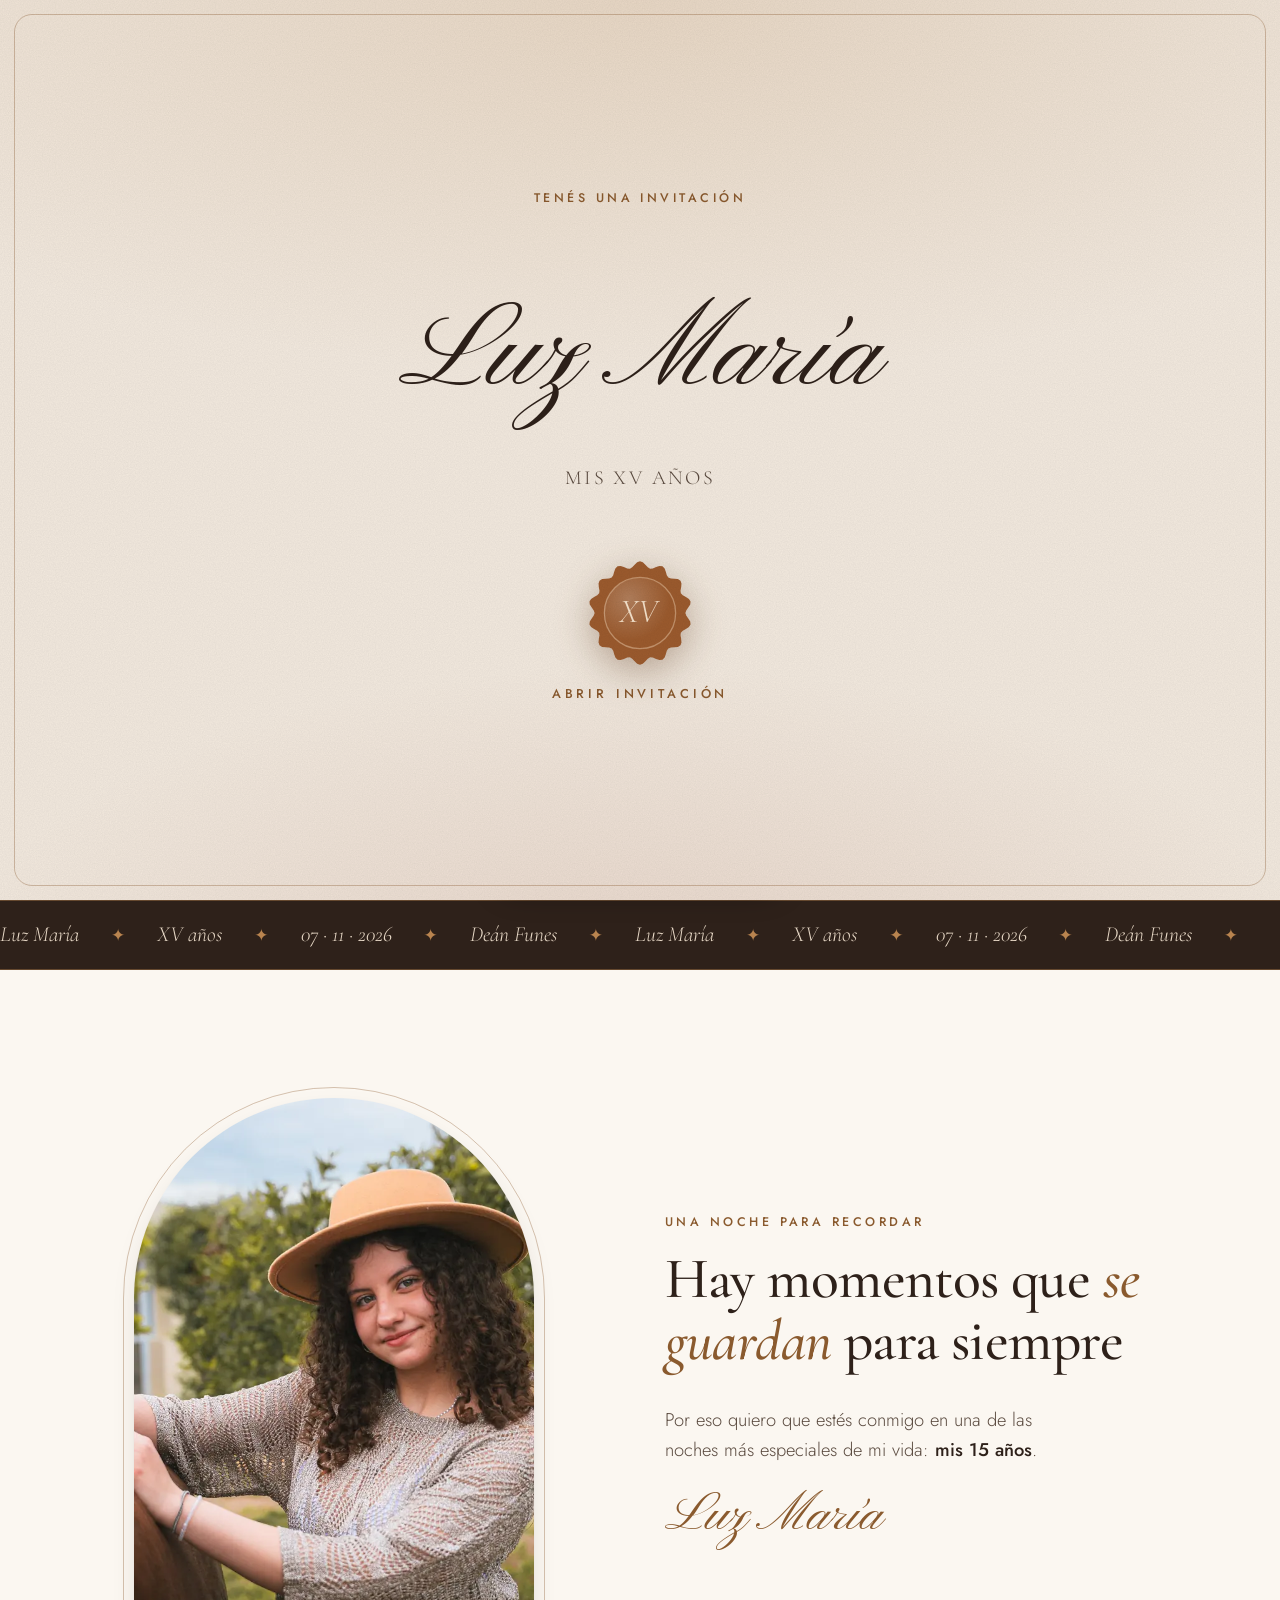
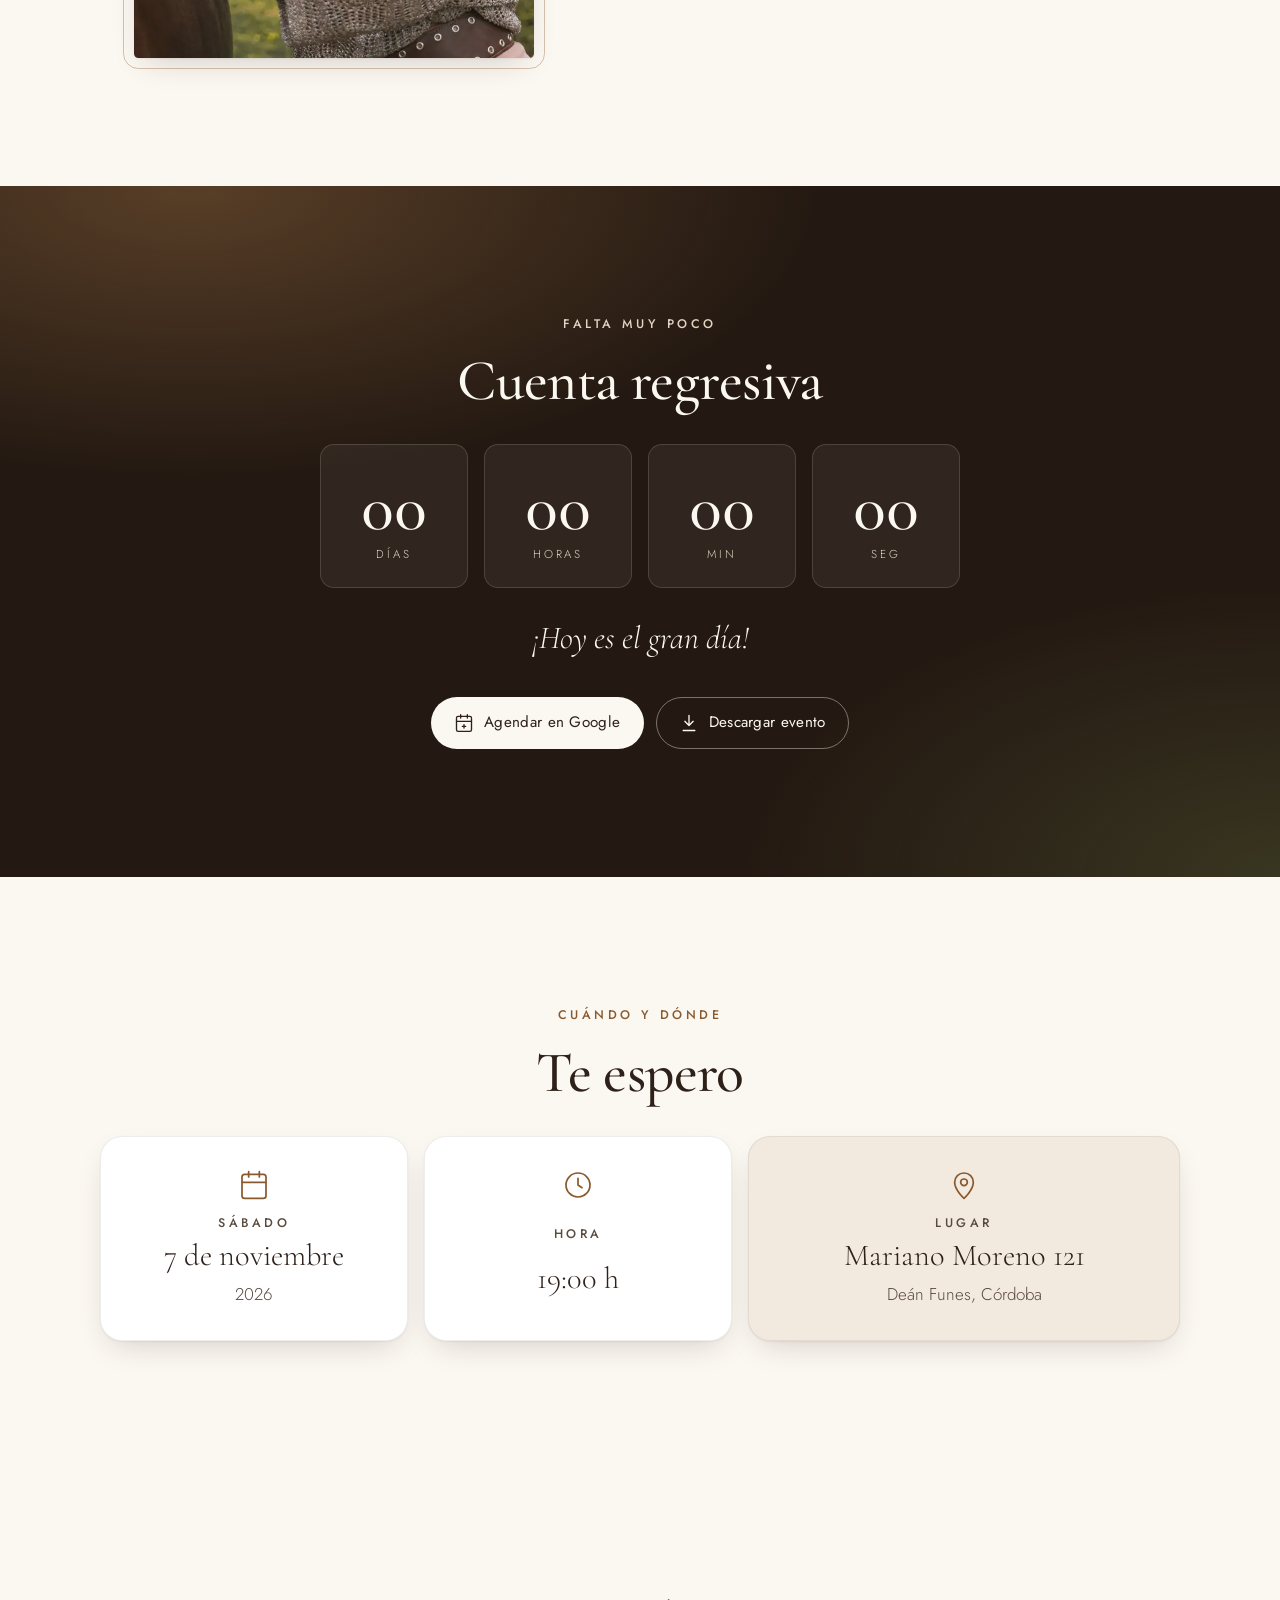
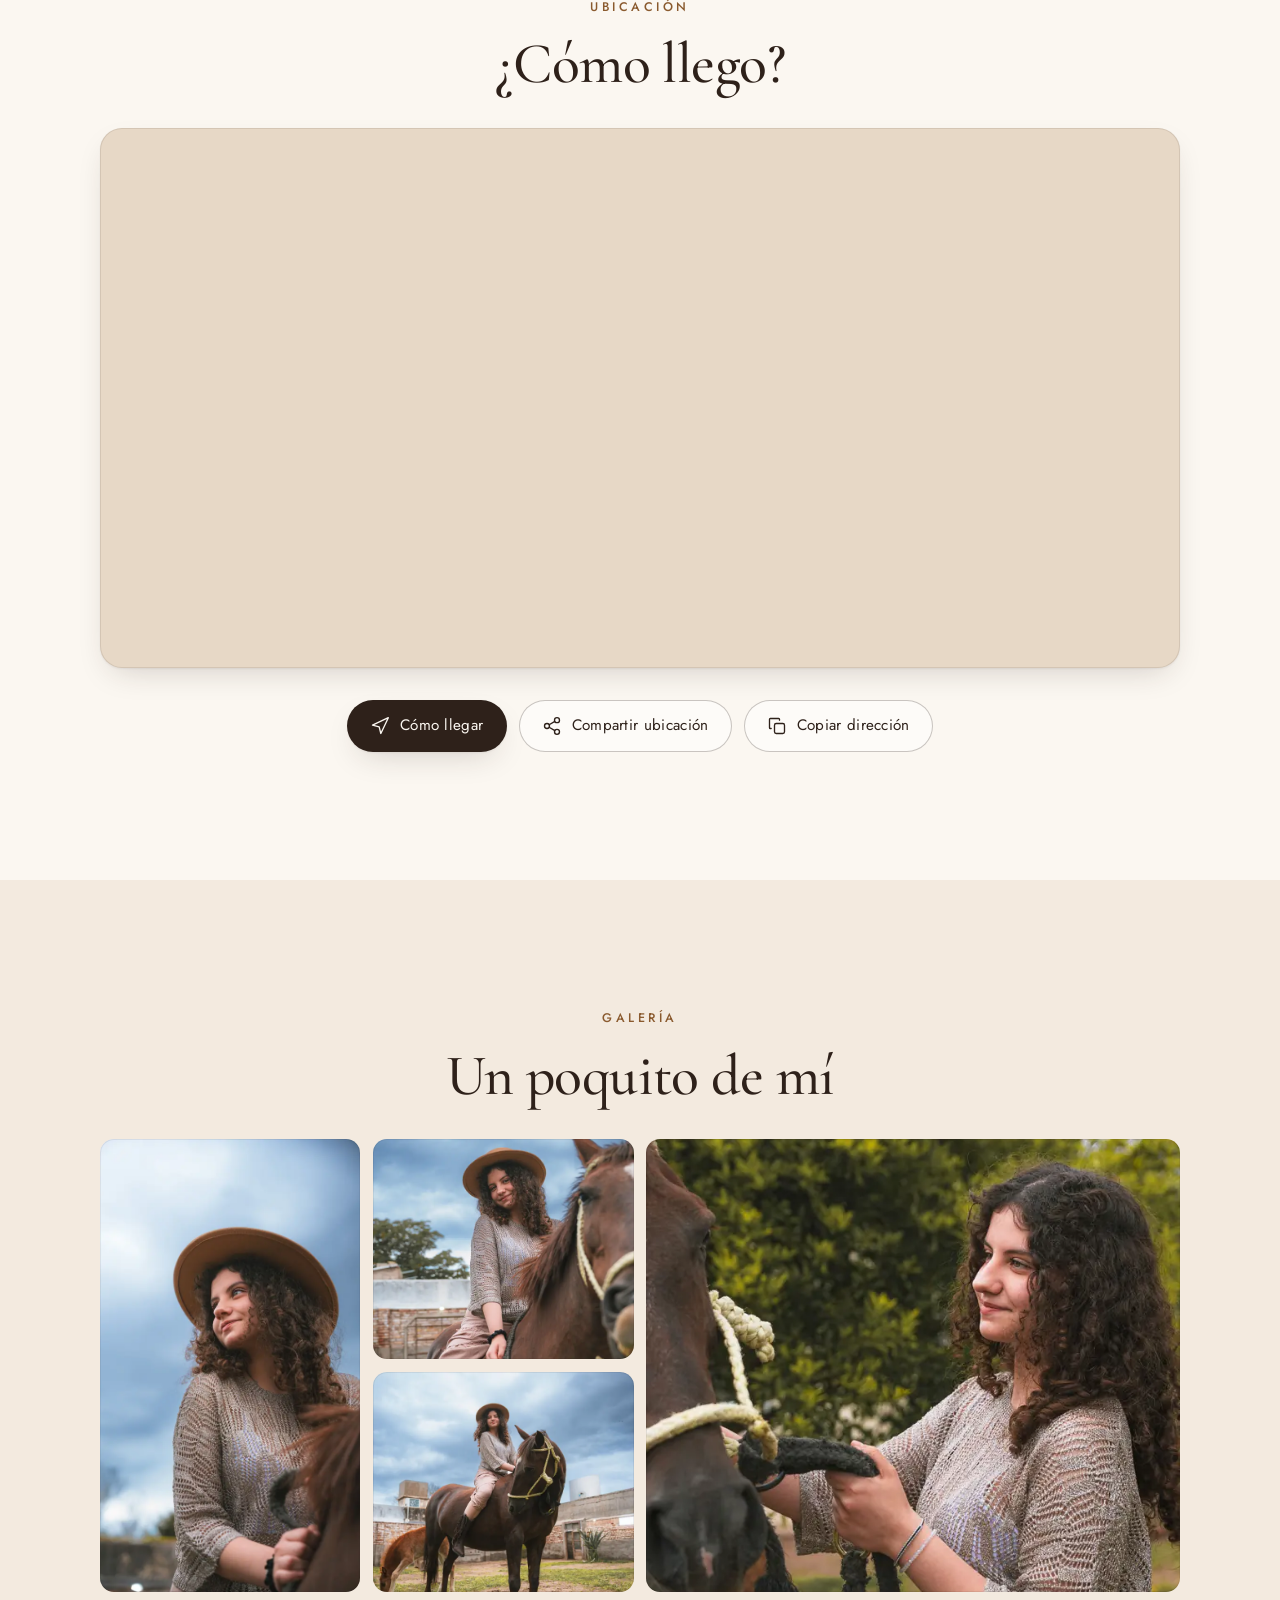
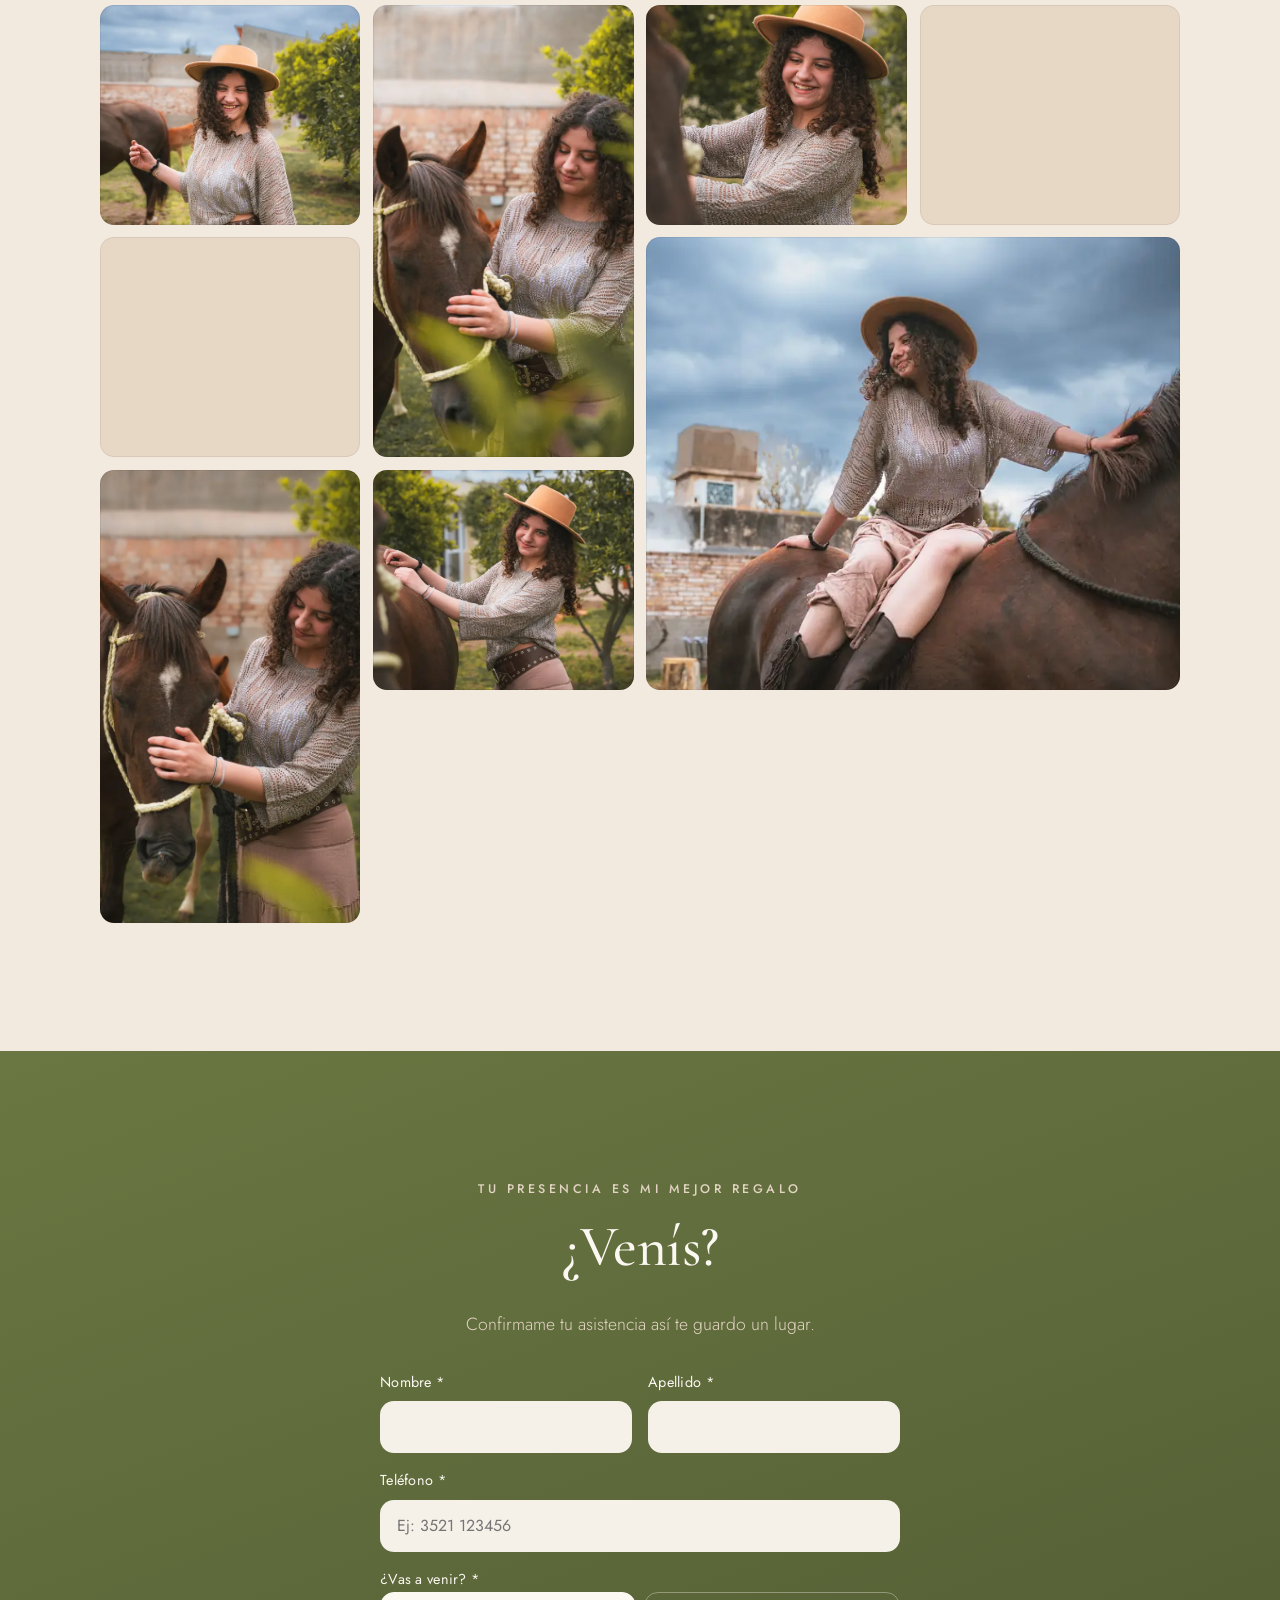
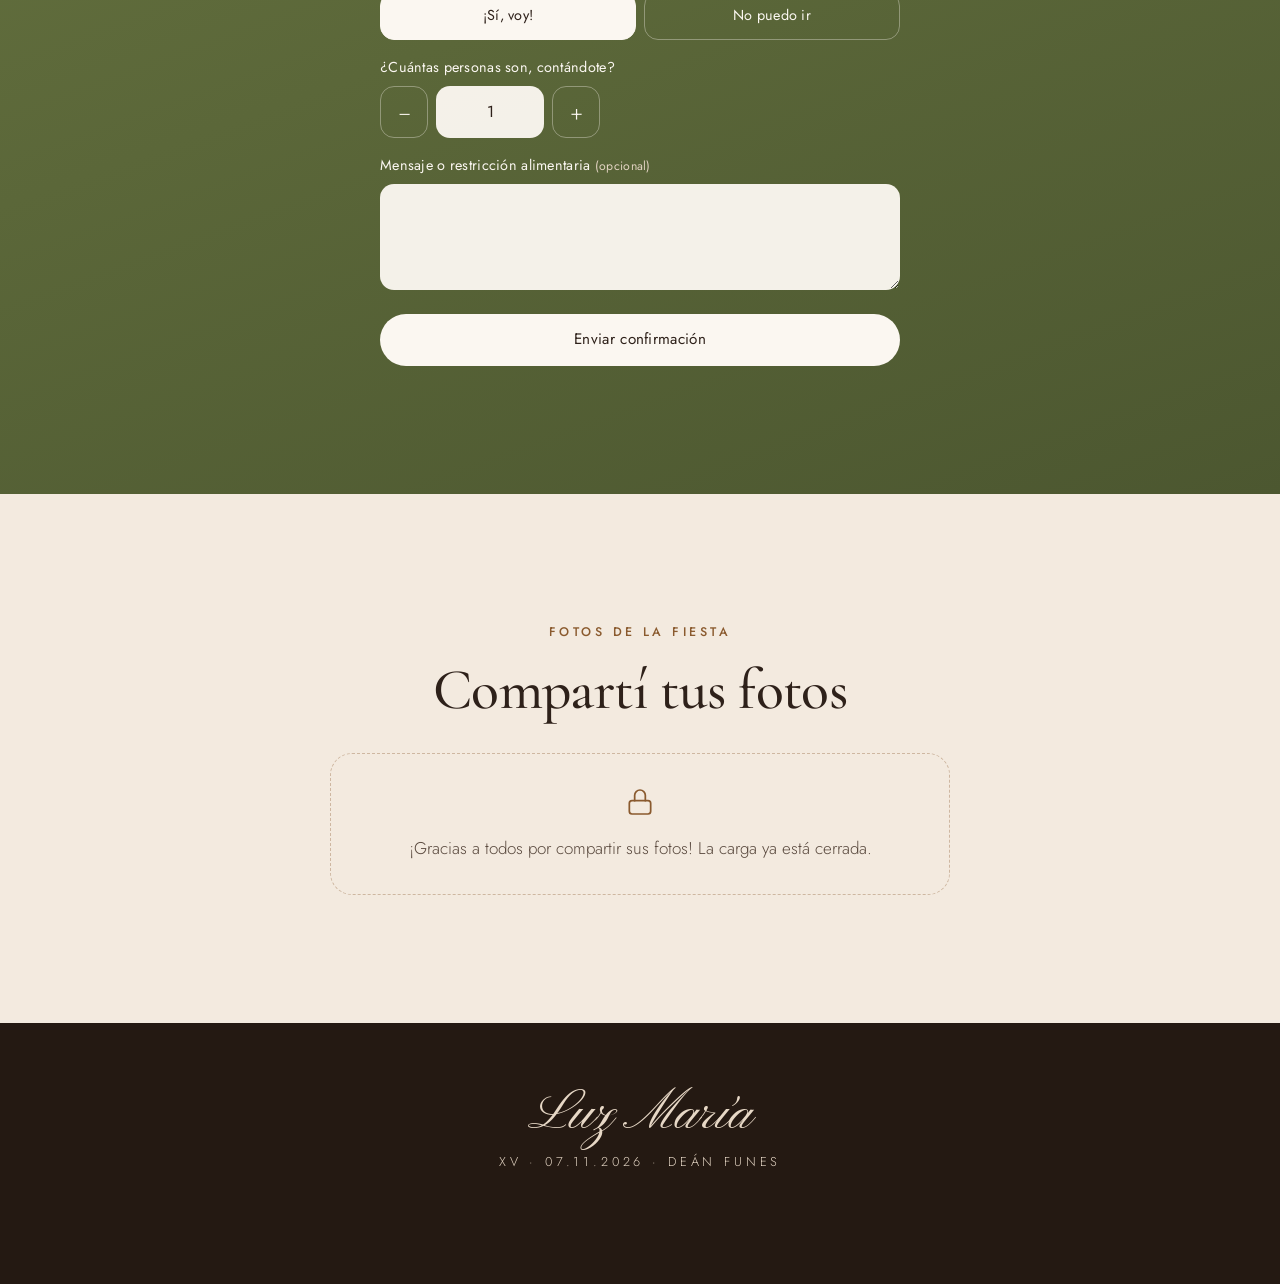
==== index.html @ e4b4ec22 "first commit" ====
<!doctype html>
<html lang="es-AR">
<head>
  <meta charset="utf-8">
  <meta name="viewport" content="width=device-width, initial-scale=1, viewport-fit=cover">
  <title>Mis XV · Luz María</title>
  <meta name="description" content="Te invito a celebrar mis 15 años. Sábado 7 de noviembre · Mariano Moreno 121, Deán Funes, Córdoba.">
  <meta name="theme-color" content="#2E211A">

  <!-- Vista previa al compartir por WhatsApp / redes -->
  <meta property="og:type" content="website">
  <meta property="og:title" content="Mis XV · Luz María">
  <meta property="og:description" content="Sábado 7 de noviembre · Deán Funes, Córdoba. ¡Te espero!">
  <meta property="og:image" content="img/og-cover.jpg">
  <meta property="og:image:width" content="1200">
  <meta property="og:image:height" content="630">
  <meta name="twitter:card" content="summary_large_image">

  <link rel="icon" href="data:image/svg+xml,%3Csvg xmlns='http://www.w3.org/2000/svg' viewBox='0 0 64 64'%3E%3Ccircle cx='32' cy='32' r='30' fill='%23B9844F'/%3E%3Ctext x='32' y='42' font-family='Georgia,serif' font-size='28' font-style='italic' text-anchor='middle' fill='%23FBF7F1'%3EXV%3C/text%3E%3C/svg%3E">

  <link rel="preconnect" href="https://fonts.googleapis.com">
  <link rel="preconnect" href="https://fonts.gstatic.com" crossorigin>
  <link href="https://fonts.googleapis.com/css2?family=Cormorant+Garamond:ital,wght@0,400;0,500;0,600;1,400;1,500&family=Jost:wght@300;400;500&family=Pinyon+Script&display=swap" rel="stylesheet">

  <link rel="preload" as="image" href="img/luz-1567.webp" imagesrcset="img/luz-1567-sm.webp 640w, img/luz-1567.webp 1400w" imagesizes="100vw">
  <link rel="stylesheet" href="css/styles.css">
  <script>document.documentElement.classList.add('js');</script>
</head>
<body>
  <a class="skip-link" href="#contenido">Saltar al contenido</a>

  <!-- ============ SOBRE / INTRO ============ -->
  <div class="envelope" id="envelope" role="dialog" aria-modal="true" aria-labelledby="envelope-title">
    <div class="envelope__inner">
      <p class="eyebrow">Tenés una invitación</p>
      <p class="envelope__guest" id="envelope-guest" hidden></p>
      <h1 class="envelope__title" id="envelope-title"><span class="script">Luz María</span></h1>
      <p class="envelope__sub">Mis XV años</p>
      <button class="seal" id="open-invite" type="button">
        <span class="seal__wax" aria-hidden="true">
          <svg viewBox="0 0 100 100"><path d="M50.0 2.0L52.6 3.0L55.0 5.3L57.2 7.7L59.3 9.1L61.9 8.8L64.9 7.5L68.0 6.5L70.8 6.8L72.8 8.8L73.9 11.9L74.8 15.0L76.2 17.2L78.6 18.0L81.8 18.2L85.1 18.6L87.5 20.1L88.4 22.7L88.1 26.1L87.5 29.3L87.8 31.8L89.6 33.6L92.5 35.1L95.3 37.0L96.8 39.3L96.5 42.1L94.7 45.0L92.8 47.6L92.0 50.0L92.8 52.4L94.7 55.0L96.5 57.9L96.8 60.7L95.3 63.0L92.5 64.9L89.6 66.4L87.8 68.2L87.5 70.7L88.1 73.9L88.4 77.3L87.5 79.9L85.1 81.4L81.8 81.8L78.6 82.0L76.2 82.8L74.8 85.0L73.9 88.1L72.8 91.2L70.8 93.2L68.0 93.5L64.9 92.5L61.9 91.2L59.3 90.9L57.2 92.3L55.0 94.7L52.6 97.0L50.0 98.0L47.4 97.0L45.0 94.7L42.8 92.3L40.7 90.9L38.1 91.2L35.1 92.5L32.0 93.5L29.2 93.2L27.2 91.2L26.1 88.1L25.2 85.0L23.8 82.8L21.4 82.0L18.2 81.8L14.9 81.4L12.5 79.9L11.6 77.3L11.9 73.9L12.5 70.7L12.2 68.2L10.4 66.4L7.5 64.9L4.7 63.0L3.2 60.7L3.5 57.9L5.3 55.0L7.2 52.4L8.0 50.0L7.2 47.6L5.3 45.0L3.5 42.1L3.2 39.3L4.7 37.0L7.5 35.1L10.4 33.6L12.2 31.8L12.5 29.3L11.9 26.1L11.6 22.7L12.5 20.1L14.9 18.6L18.2 18.2L21.4 18.0L23.8 17.2L25.2 15.0L26.1 11.9L27.2 8.8L29.2 6.8L32.0 6.5L35.1 7.5L38.1 8.8L40.7 9.1L42.8 7.7L45.0 5.3L47.4 3.0Z"/><circle cx="50" cy="50" r="33" fill="none" stroke="rgb(255 230 200 / .4)" stroke-width="1.2"/></svg>
          <span class="seal__mono">XV</span>
        </span>
        <span class="seal__label">Abrir invitación</span>
      </button>
    </div>
  </div>

  <!-- ============ HERO ============ -->
  <header class="hero" id="inicio">
    <picture class="hero__media">
      <source media="(min-width: 960px)" srcset="img/luz-1564.webp">
      <img src="img/luz-1567.webp" srcset="img/luz-1567-sm.webp 640w, img/luz-1567.webp 1400w" sizes="100vw"
           alt="Luz María con sombrero, mirando al cielo" width="1365" height="2048" fetchpriority="high">
    </picture>
    <div class="hero__content">
      <p class="eyebrow eyebrow--light">Mis quince años</p>
      <h2 class="hero__name"><span class="script">Luz María</span></h2>
      <p class="hero__date">
        <span>07</span><span class="dot" aria-hidden="true"></span><span>11</span><span class="dot" aria-hidden="true"></span><span>2026</span>
      </p>
      <p class="hero__place">Deán Funes · Córdoba</p>
    </div>
    <a class="scroll-cue" href="#mensaje" aria-label="Bajar a la invitación">
      <svg class="icon" viewBox="0 0 24 24" aria-hidden="true"><path d="m6 9 6 6 6-6"/></svg>
    </a>
  </header>

  <main id="contenido">
    <!-- ============ MARQUESINA ============ -->
    <div class="marquee" aria-hidden="true">
      <div class="marquee__track">
        <span>Luz María</span><i>✦</i><span>XV años</span><i>✦</i><span>07 · 11 · 2026</span><i>✦</i><span>Deán Funes</span><i>✦</i>
        <span>Luz María</span><i>✦</i><span>XV años</span><i>✦</i><span>07 · 11 · 2026</span><i>✦</i><span>Deán Funes</span><i>✦</i>
      </div>
    </div>

    <!-- ============ MENSAJE ============ -->
    <section class="section message" id="mensaje">
      <div class="container message__grid">
        <figure class="arch reveal">
          <img src="img/luz-1643-sm.webp" srcset="img/luz-1643-sm.webp 640w, img/luz-1643.webp 1400w" sizes="(min-width: 900px) 420px, 80vw"
               alt="Retrato de Luz María sonriendo junto a su caballo" width="1365" height="2048" loading="lazy">
        </figure>
        <div class="message__text reveal">
          <p class="eyebrow">Una noche para recordar</p>
          <h2 class="section-title">Hay momentos que <em>se guardan</em> para siempre</h2>
          <p class="lead" id="guest-line">Por eso quiero que estés conmigo en una de las noches más especiales de mi vida: <strong>mis 15 años</strong>.</p>
          <p class="signature script">Luz María</p>
        </div>
      </div>
    </section>

    <!-- ============ CUENTA REGRESIVA ============ -->
    <section class="section countdown" id="cuenta" aria-labelledby="cuenta-title">
      <div class="container">
        <p class="eyebrow eyebrow--light reveal">Falta muy poco</p>
        <h2 class="section-title section-title--light reveal" id="cuenta-title">Cuenta regresiva</h2>
        <div class="timer reveal" id="timer" role="timer" aria-live="off">
          <div class="timer__cell"><span class="timer__num" data-unit="days">--</span><span class="timer__label">días</span></div>
          <div class="timer__cell"><span class="timer__num" data-unit="hours">--</span><span class="timer__label">horas</span></div>
          <div class="timer__cell"><span class="timer__num" data-unit="minutes">--</span><span class="timer__label">min</span></div>
          <div class="timer__cell"><span class="timer__num" data-unit="seconds">--</span><span class="timer__label">seg</span></div>
        </div>
        <p class="timer__done" id="timer-done" hidden>¡Hoy es el gran día!</p>
        <div class="actions reveal">
          <a class="btn btn--light" id="gcal" href="#" target="_blank" rel="noopener">
            <svg class="icon" viewBox="0 0 24 24" aria-hidden="true"><rect x="3" y="4" width="18" height="18" rx="2"/><path d="M16 2v4M8 2v4M3 10h18M12 14v4M10 16h4"/></svg>
            Agendar en Google
          </a>
          <button class="btn btn--ghost-light" id="ics" type="button">
            <svg class="icon" viewBox="0 0 24 24" aria-hidden="true"><path d="M12 3v12M7 10l5 5 5-5M5 21h14"/></svg>
            Descargar evento
          </button>
        </div>
      </div>
    </section>

    <!-- ============ DETALLES ============ -->
    <section class="section details" aria-labelledby="detalles-title">
      <div class="container">
        <p class="eyebrow reveal">Cuándo y dónde</p>
        <h2 class="section-title reveal" id="detalles-title">Te espero</h2>
        <div class="bento">
          <article class="card card--date reveal">
            <svg class="icon icon--lg" viewBox="0 0 24 24" aria-hidden="true"><rect x="3" y="4" width="18" height="18" rx="2"/><path d="M16 2v4M8 2v4M3 10h18"/></svg>
            <h3 class="card__title">Sábado</h3>
            <p class="card__big">7 de noviembre</p>
            <p class="card__muted">2026</p>
          </article>
          <article class="card card--time reveal">
            <svg class="icon icon--lg" viewBox="0 0 24 24" aria-hidden="true"><circle cx="12" cy="12" r="9"/><path d="M12 7v5l3 2"/></svg>
            <h3 class="card__title">Hora</h3>
            <p class="card__big" id="event-time">21:00 h</p>
          </article>
          <article class="card card--place reveal">
            <svg class="icon icon--lg" viewBox="0 0 24 24" aria-hidden="true"><path d="M12 22s7-6.2 7-12a7 7 0 1 0-14 0c0 5.8 7 12 7 12z"/><circle cx="12" cy="10" r="2.5"/></svg>
            <h3 class="card__title">Lugar</h3>
            <p class="card__big">Mariano Moreno 121</p>
            <p class="card__muted">Deán Funes, Córdoba</p>
          </article>
        </div>
      </div>
    </section>

    <!-- ============ UBICACIÓN ============ -->
    <section class="section location" id="lugar" aria-labelledby="lugar-title">
      <div class="container">
        <p class="eyebrow reveal">Ubicación</p>
        <h2 class="section-title reveal" id="lugar-title">¿Cómo llego?</h2>
        <div class="map reveal">
          <iframe title="Mapa: Mariano Moreno 121, Deán Funes, Córdoba"
                  src="https://www.google.com/maps?q=Mariano+Moreno+121,+De%C3%A1n+Funes,+C%C3%B3rdoba,+Argentina&z=16&output=embed"
                  loading="lazy" referrerpolicy="no-referrer-when-downgrade" allowfullscreen></iframe>
        </div>
        <div class="actions actions--wrap reveal">
          <a class="btn btn--primary" href="https://maps.app.goo.gl/J4i8ASJ68L4ftbmx7" target="_blank" rel="noopener">
            <svg class="icon" viewBox="0 0 24 24" aria-hidden="true"><path d="m3 11 19-9-9 19-2-8-8-2z"/></svg>
            Cómo llegar
          </a>
          <button class="btn btn--outline" id="share-location" type="button">
            <svg class="icon" viewBox="0 0 24 24" aria-hidden="true"><circle cx="18" cy="5" r="3"/><circle cx="6" cy="12" r="3"/><circle cx="18" cy="19" r="3"/><path d="m8.6 13.5 6.8 4M15.4 6.5l-6.8 4"/></svg>
            Compartir ubicación
          </button>
          <button class="btn btn--outline" id="copy-address" type="button">
            <svg class="icon" viewBox="0 0 24 24" aria-hidden="true"><rect x="9" y="9" width="12" height="12" rx="2"/><path d="M5 15H4a1 1 0 0 1-1-1V4a1 1 0 0 1 1-1h10a1 1 0 0 1 1 1v1"/></svg>
            Copiar dirección
          </button>
        </div>
      </div>
    </section>

    <!-- ============ GALERÍA ============ -->
    <section class="section gallery" id="fotos" aria-labelledby="fotos-title">
      <div class="container">
        <p class="eyebrow reveal">Galería</p>
        <h2 class="section-title reveal" id="fotos-title">Un poquito de mí</h2>
        <ul class="gallery__grid" id="gallery"></ul>
      </div>
    </section>

    <!-- ============ CONFIRMAR ============ -->
    <section class="section rsvp" id="confirmar" aria-labelledby="rsvp-title">
      <div class="container rsvp__inner reveal">
        <p class="eyebrow eyebrow--light">Tu presencia es mi mejor regalo</p>
        <h2 class="section-title section-title--light" id="rsvp-title">¿Venís?</h2>
        <p class="rsvp__text">Confirmame tu asistencia así te guardo un lugar.</p>

        <form class="form" id="rsvp-form" novalidate>
          <div class="form__row">
            <div class="field">
              <label for="f-nombre">Nombre <span aria-hidden="true">*</span></label>
              <input id="f-nombre" name="nombre" type="text" autocomplete="given-name" required maxlength="60" aria-describedby="e-nombre">
              <p class="field__error" id="e-nombre"></p>
            </div>
            <div class="field">
              <label for="f-apellido">Apellido <span aria-hidden="true">*</span></label>
              <input id="f-apellido" name="apellido" type="text" autocomplete="family-name" required maxlength="60" aria-describedby="e-apellido">
              <p class="field__error" id="e-apellido"></p>
            </div>
          </div>
          <div class="field">
            <label for="f-tel">Teléfono <span aria-hidden="true">*</span></label>
            <input id="f-tel" name="telefono" type="tel" inputmode="tel" autocomplete="tel" required maxlength="25" placeholder="Ej: 3521 123456" aria-describedby="e-tel">
            <p class="field__error" id="e-tel"></p>
          </div>
          <fieldset class="field">
            <legend>¿Vas a venir? <span aria-hidden="true">*</span></legend>
            <div class="choice">
              <label class="choice__opt"><input type="radio" name="asiste" value="Sí" checked><span>¡Sí, voy!</span></label>
              <label class="choice__opt"><input type="radio" name="asiste" value="No"><span>No puedo ir</span></label>
            </div>
          </fieldset>
          <div class="field" id="field-personas">
            <label for="f-personas">¿Cuántas personas son, contándote?</label>
            <div class="stepper">
              <button type="button" class="stepper__btn" data-step="-1" aria-label="Una persona menos">−</button>
              <input id="f-personas" name="personas" type="number" inputmode="numeric" min="1" max="10" value="1">
              <button type="button" class="stepper__btn" data-step="1" aria-label="Una persona más">+</button>
            </div>
          </div>
          <div class="field">
            <label for="f-msg">Mensaje o restricción alimentaria <span class="field__opt">(opcional)</span></label>
            <textarea id="f-msg" name="mensaje" rows="3" maxlength="300"></textarea>
          </div>
          <p class="form__status" id="rsvp-status" role="alert"></p>
          <button class="btn btn--light btn--block" type="submit" id="rsvp-submit">
            <span class="spinner" aria-hidden="true"></span>
            <span class="btn__text">Enviar confirmación</span>
          </button>
        </form>

        <div class="form-done" id="rsvp-done" hidden tabindex="-1">
          <svg class="icon icon--lg" viewBox="0 0 24 24" aria-hidden="true"><circle cx="12" cy="12" r="9"/><path d="m8 12 3 3 5-6"/></svg>
          <p class="form-done__title" id="rsvp-done-title">¡Gracias!</p>
          <p class="rsvp__text" id="rsvp-done-text">Ya recibí tu confirmación.</p>
          <button class="link-btn" type="button" id="rsvp-again">Enviar otra confirmación</button>
        </div>
      </div>
    </section>

    <!-- ============ REGALO ============ -->
    <section class="section gift" id="regalo" aria-labelledby="regalo-title">
      <div class="container gift__inner reveal">
        <svg class="icon icon--lg gift__icon" viewBox="0 0 24 24" aria-hidden="true"><rect x="3" y="8" width="18" height="4" rx="1"/><path d="M12 8v13M19 12v7a2 2 0 0 1-2 2H7a2 2 0 0 1-2-2v-7M7.5 8a2.5 2.5 0 0 1 0-5C10 3 12 8 12 8s2-5 4.5-5a2.5 2.5 0 0 1 0 5"/></svg>
        <h2 class="gift__title" id="regalo-title">Regalo</h2>
        <p class="gift__text">Lo más lindo es que estés conmigo. Si además querés hacerme un regalo, podés hacerlo por transferencia.</p>
        <details class="gift__details">
          <summary>Ver datos para transferir</summary>
          <dl class="gift__card" id="gift-card"></dl>
        </details>
      </div>
    </section>

    <!-- ============ FOTOS DE LA FIESTA ============ -->
    <section class="section party" id="subir" aria-labelledby="subir-title">
      <div class="container party__inner reveal">
        <p class="eyebrow">Fotos de la fiesta</p>
        <h2 class="section-title" id="subir-title">Compartí tus fotos</h2>

        <div class="party__locked" id="party-locked">
          <svg class="icon icon--lg" viewBox="0 0 24 24" aria-hidden="true"><rect x="4" y="11" width="16" height="10" rx="2"/><path d="M8 11V7a4 4 0 0 1 8 0v4"/></svg>
          <p>Este espacio se habilita <strong id="party-open-date">el día de la fiesta</strong>. Ese día vas a poder subir acá las fotos que saques, para que yo tenga todos los recuerdos de mi noche.</p>
        </div>

        <div class="party__open" id="party-open" hidden>
          <p class="party__text">Subí las fotos que sacaste. Se guardan directamente en mi álbum.</p>
          <div class="field party__name">
            <label for="f-autor">Tu nombre <span class="field__opt">(opcional)</span></label>
            <input id="f-autor" type="text" autocomplete="name" maxlength="60">
          </div>
          <label class="dropzone">
            <input class="visually-hidden" id="f-fotos" type="file" accept="image/*" multiple>
            <svg class="icon icon--lg" viewBox="0 0 24 24" aria-hidden="true"><path d="M4 7h3l2-3h6l2 3h3a1 1 0 0 1 1 1v11a1 1 0 0 1-1 1H4a1 1 0 0 1-1-1V8a1 1 0 0 1 1-1z"/><circle cx="12" cy="13" r="4"/></svg>
            <span class="dropzone__title">Elegir fotos</span>
            <span class="dropzone__hint">Podés elegir varias a la vez</span>
          </label>
          <ul class="uploads" id="uploads" aria-live="polite"></ul>

          <div class="party__qr">
            <div class="qr" id="qr" role="img" aria-label="Código QR para abrir esta sección"></div>
            <p>¿Alguien más quiere subir fotos? <br>Que escanee este código.</p>
          </div>
        </div>
      </div>
    </section>
  </main>

  <footer class="footer">
    <p class="script footer__name">Luz María</p>
    <p class="footer__meta">XV · 07.11.2026 · Deán Funes</p>
  </footer>

  <!-- Navegación flotante -->
  <nav class="dock" aria-label="Secciones">
    <a href="#inicio" class="dock__item">
      <svg class="icon" viewBox="0 0 24 24" aria-hidden="true"><path d="M12 21s-7-4.4-9.3-9A5.4 5.4 0 0 1 12 6a5.4 5.4 0 0 1 9.3 6C19 16.6 12 21 12 21z"/></svg><span>Inicio</span>
    </a>
    <a href="#cuenta" class="dock__item">
      <svg class="icon" viewBox="0 0 24 24" aria-hidden="true"><circle cx="12" cy="13" r="8"/><path d="M12 9v4l2 2M10 2h4"/></svg><span>Cuenta</span>
    </a>
    <a href="#lugar" class="dock__item">
      <svg class="icon" viewBox="0 0 24 24" aria-hidden="true"><path d="M12 22s7-6.2 7-12a7 7 0 1 0-14 0c0 5.8 7 12 7 12z"/><circle cx="12" cy="10" r="2.5"/></svg><span>Lugar</span>
    </a>
    <a href="#fotos" class="dock__item">
      <svg class="icon" viewBox="0 0 24 24" aria-hidden="true"><rect x="3" y="3" width="18" height="18" rx="2"/><circle cx="9" cy="9" r="2"/><path d="m21 15-5-5L5 21"/></svg><span>Fotos</span>
    </a>
    <a href="#confirmar" class="dock__item">
      <svg class="icon" viewBox="0 0 24 24" aria-hidden="true"><path d="M20 6 9 17l-5-5"/></svg><span>Venís?</span>
    </a>
  </nav>

  <!-- Visor de fotos -->
  <dialog class="lightbox" id="lightbox" aria-label="Visor de fotos">
    <img class="lightbox__img" id="lightbox-img" alt="">
    <p class="lightbox__count" id="lightbox-count" aria-live="polite"></p>
    <button class="lightbox__btn lightbox__close" id="lb-close" type="button" aria-label="Cerrar">
      <svg class="icon" viewBox="0 0 24 24" aria-hidden="true"><path d="M18 6 6 18M6 6l12 12"/></svg>
    </button>
    <button class="lightbox__btn lightbox__prev" id="lb-prev" type="button" aria-label="Foto anterior">
      <svg class="icon" viewBox="0 0 24 24" aria-hidden="true"><path d="m15 18-6-6 6-6"/></svg>
    </button>
    <button class="lightbox__btn lightbox__next" id="lb-next" type="button" aria-label="Foto siguiente">
      <svg class="icon" viewBox="0 0 24 24" aria-hidden="true"><path d="m9 18 6-6-6-6"/></svg>
    </button>
  </dialog>

  <div class="toast" id="toast" role="status" aria-live="polite"></div>
  <canvas class="confetti" id="confetti" aria-hidden="true"></canvas>

  <script src="js/main.js" defer></script>
</body>
</html>
---- css/styles.css ----
/* =========================================================
   Mis XV · Luz María — estilo "campo elegante"
   Paleta tomada de las fotos: sombrero camel, pollera rosa
   empolvado, verde oliva del parque y marrón del caballo.
   ========================================================= */

:root {
  /* Colores */
  --paper: #FBF7F1;
  --cream: #F3EADF;
  --sand: #E7D8C6;
  --ink: #2E211A;          /* marrón profundo: texto principal */
  --ink-soft: #5A4A3F;     /* texto secundario (7:1 sobre paper) */
  --camel: #B9844F;        /* decorativo / textos grandes */
  --camel-deep: #8A5A2E;   /* acento para texto chico (5.6:1) */
  --rose: #C89B8C;
  --olive: #5E6B3A;
  --night: #241912;
  --on-dark: #FBF7F1;
  --on-dark-soft: #E2D3C2;

  /* Tipografía */
  --font-script: "Pinyon Script", "Great Vibes", cursive;
  --font-serif: "Cormorant Garamond", Georgia, serif;
  --font-sans: "Jost", system-ui, -apple-system, "Segoe UI", sans-serif;

  /* Espaciado (escala 8) */
  --s-1: .5rem; --s-2: 1rem; --s-3: 1.5rem; --s-4: 2rem; --s-6: 3rem; --s-8: 4rem; --s-12: 6rem;

  --radius: 22px;
  --radius-sm: 14px;
  --shadow: 0 1px 2px rgb(46 33 26 / .06), 0 12px 32px -12px rgb(46 33 26 / .22);
  --ease-out: cubic-bezier(.16, 1, .3, 1);
  --dur: 650ms;

  --z-dock: 40; --z-toast: 60; --z-confetti: 90; --z-envelope: 100;
}

/* ---------- Base ---------- */
*, *::before, *::after { box-sizing: border-box; }
html { scroll-behavior: smooth; -webkit-text-size-adjust: 100%; }
body {
  margin: 0;
  background: var(--paper);
  color: var(--ink);
  font-family: var(--font-sans);
  font-weight: 300;
  font-size: 1.0625rem;
  line-height: 1.65;
  -webkit-font-smoothing: antialiased;
  overflow-x: hidden;
}
/* Textura de grano sutil (tendencia "film") */
body::after {
  content: "";
  position: fixed; inset: 0;
  pointer-events: none;
  z-index: 200;
  opacity: .07;
  background-image: url("data:image/svg+xml,%3Csvg xmlns='http://www.w3.org/2000/svg' width='160' height='160'%3E%3Cfilter id='n'%3E%3CfeTurbulence type='fractalNoise' baseFrequency='.85' numOctaves='3' stitchTiles='stitch'/%3E%3CfeColorMatrix values='0 0 0 0 0 0 0 0 0 0 0 0 0 0 0 0 0 0 .9 0'/%3E%3C/filter%3E%3Crect width='100%25' height='100%25' filter='url(%23n)'/%3E%3C/svg%3E");
}
img { display: block; max-width: 100%; height: auto; }
a { color: inherit; }
h1, h2, h3 { margin: 0; font-weight: 500; text-wrap: balance; }
p { margin: 0; }
button { font: inherit; color: inherit; }
:focus-visible { outline: 3px solid var(--camel-deep); outline-offset: 3px; border-radius: 6px; }
body.locked { overflow: hidden; }
[hidden] { display: none !important; }

.skip-link {
  position: absolute; left: var(--s-2); top: -100px; z-index: 300;
  background: var(--ink); color: var(--paper); padding: .75rem 1rem; border-radius: 10px;
}
.skip-link:focus { top: var(--s-2); }

.container { width: min(100% - 2rem, 1080px); margin-inline: auto; }
.section { padding-block: var(--s-12); }
.script { font-family: var(--font-script); font-weight: 400; line-height: 1; }

.eyebrow {
  font-family: var(--font-sans);
  font-size: .78rem;
  font-weight: 500;
  letter-spacing: .28em;
  text-transform: uppercase;
  color: var(--camel-deep);
  margin-bottom: var(--s-2);
}
.eyebrow--light { color: var(--on-dark-soft); }

.section-title {
  font-family: var(--font-serif);
  font-size: clamp(2.2rem, 7vw, 3.6rem);
  line-height: 1.08;
  letter-spacing: -.01em;
  margin-bottom: var(--s-4);
}
.section-title em { font-style: italic; color: var(--camel-deep); }
.section-title--light { color: var(--on-dark); }

.icon { width: 1.25rem; height: 1.25rem; flex: none; fill: none; stroke: currentColor; stroke-width: 1.6; stroke-linecap: round; stroke-linejoin: round; }
.icon--lg { width: 2rem; height: 2rem; stroke-width: 1.3; }

/* ---------- Botones ---------- */
.actions { display: flex; flex-wrap: wrap; gap: .75rem; justify-content: center; margin-top: var(--s-4); }
.actions .btn { white-space: nowrap; }
.actions--wrap { flex-wrap: wrap; }
.btn {
  display: inline-flex; align-items: center; justify-content: center; gap: .6rem;
  min-height: 48px; padding: .8rem 1.4rem;
  border-radius: 999px; border: 1px solid transparent;
  font-family: var(--font-sans); font-size: .95rem; font-weight: 400; letter-spacing: .02em;
  text-decoration: none; cursor: pointer;
  touch-action: manipulation;
  transition: transform 200ms var(--ease-out), background-color 200ms, color 200ms, border-color 200ms, box-shadow 200ms;
}
.btn:active { transform: scale(.97); }
.btn--primary { background: var(--ink); color: var(--paper); box-shadow: var(--shadow); }
.btn--primary:hover { background: var(--camel-deep); }
.btn--outline { border-color: rgb(46 33 26 / .25); background: rgb(255 255 255 / .5); }
.btn--outline:hover { border-color: var(--ink); background: #fff; }
.btn--light { background: var(--paper); color: var(--ink); }
.btn--light:hover { background: var(--sand); }
.btn--ghost-light { border-color: rgb(251 247 241 / .4); color: var(--on-dark); background: transparent; }
.btn--ghost-light:hover { background: rgb(251 247 241 / .1); border-color: var(--on-dark); }
.btn--light:focus-visible, .btn--ghost-light:focus-visible { outline-color: var(--on-dark); }

/* ---------- Sobre / intro ---------- */
.envelope { display: none; }
.js .envelope {
  position: fixed; inset: 0; z-index: var(--z-envelope);
  display: grid; place-items: center;
  padding: var(--s-4) var(--s-2);
  text-align: center;
  background:
    radial-gradient(120% 70% at 50% 0%, rgb(185 132 79 / .18), transparent 60%),
    radial-gradient(90% 60% at 50% 110%, rgb(200 155 140 / .25), transparent 60%),
    var(--cream);
  transition: transform 1100ms var(--ease-out), opacity 600ms 400ms;
}
.envelope::before {
  /* marco fino tipo tarjeta impresa */
  content: ""; position: absolute; inset: 14px;
  border: 1px solid rgb(138 90 46 / .35); border-radius: 18px; pointer-events: none;
}
.envelope.is-open { transform: translateY(-105%); opacity: 0; pointer-events: none; }
.envelope.is-gone { display: none; }
.envelope__inner { display: grid; justify-items: center; gap: var(--s-1); }
.envelope__guest { font-family: var(--font-serif); font-style: italic; font-size: 1.35rem; color: var(--ink-soft); }
.envelope__title { font-size: clamp(4rem, 18vw, 7.5rem); color: var(--ink); margin-block: .1em; }
.envelope__sub { font-family: var(--font-serif); font-size: 1.25rem; letter-spacing: .12em; text-transform: uppercase; color: var(--ink-soft); margin-bottom: var(--s-6); }

.seal {
  display: grid; justify-items: center; gap: var(--s-2);
  background: none; border: 0; cursor: pointer; padding: var(--s-1);
  touch-action: manipulation;
}
.seal__wax {
  position: relative; width: 108px; height: 108px; display: grid; place-items: center;
  filter: drop-shadow(0 10px 18px rgb(90 50 20 / .35));
  transition: transform 300ms var(--ease-out);
  animation: breathe 2.8s ease-in-out infinite;
}
.seal__wax svg { position: absolute; inset: 0; width: 100%; height: 100%; fill: #9C5B2E; }
.seal__wax::after {
  /* brillo de la cera, mismo centro que el anillo del SVG */
  content: ""; position: absolute; inset: 17%; border-radius: 50%;
  background: radial-gradient(circle at 35% 30%, rgb(255 255 255 / .22), transparent 60%);
}
.seal__mono {
  position: relative; z-index: 1;
  font-family: var(--font-serif); font-style: italic; font-size: 2.1rem; line-height: 1;
  color: #F6E3CC;
  translate: -.04em -.04em; /* compensa la inclinación de la itálica */
}
.seal:hover .seal__wax { transform: scale(1.05) rotate(-4deg); }
.seal:active .seal__wax { transform: scale(.95); }
.seal__label { font-size: .8rem; letter-spacing: .3em; text-transform: uppercase; font-weight: 500; color: var(--camel-deep); }
@keyframes breathe { 50% { transform: scale(1.04); } }

/* ---------- Hero ---------- */
.hero {
  position: relative; isolation: isolate;
  min-height: 100vh; min-height: 100svh;
  display: grid; align-items: start; justify-items: center;
  padding: calc(9vh + env(safe-area-inset-top)) var(--s-2) calc(var(--s-12) + env(safe-area-inset-bottom));
  color: var(--on-dark); text-align: center; overflow: hidden;
}
.hero__media, .hero__media img { position: absolute; inset: 0; width: 100%; height: 100%; z-index: -2; }
.hero__media img { object-fit: cover; object-position: 60% 30%; }
.hero::before {
  content: ""; position: absolute; inset: 0; z-index: -1;
  background:
    linear-gradient(to bottom, rgb(36 25 18 / .55) 0%, rgb(36 25 18 / .25) 38%, transparent 55%, transparent 78%, rgb(36 25 18 / .55) 100%);
}
.hero__content { text-shadow: 0 1px 12px rgb(20 12 8 / .45); }
.hero__name { font-size: clamp(4rem, 17vw, 9.5rem); white-space: nowrap; text-shadow: 0 4px 30px rgb(0 0 0 / .3); margin-block: -.05em .1em; }
.hero__date {
  display: inline-flex; align-items: center; gap: .9rem;
  font-family: var(--font-serif); font-size: clamp(1.4rem, 5vw, 2rem); letter-spacing: .12em;
}
.hero__date .dot { width: 5px; height: 5px; border-radius: 50%; background: var(--camel); }
.hero__place { margin-top: var(--s-1); font-size: .85rem; letter-spacing: .3em; text-transform: uppercase; color: var(--on-dark-soft); }

.scroll-cue {
  position: absolute; bottom: calc(var(--s-3) + env(safe-area-inset-bottom)); left: 50%; translate: -50% 0;
  display: grid; place-items: center; width: 48px; height: 48px; border-radius: 50%;
  border: 1px solid rgb(251 247 241 / .5); color: var(--on-dark);
  animation: bob 2.4s ease-in-out infinite;
}
@keyframes bob { 50% { transform: translateY(6px); } }

/* Paralaje del hero con scroll-driven animations (navegadores modernos) */
@supports (animation-timeline: scroll()) {
  @media (prefers-reduced-motion: no-preference) {
    .hero__media img { animation: hero-zoom linear both; animation-timeline: scroll(root); animation-range: 0 100vh; }
    .hero__content { animation: hero-fade linear both; animation-timeline: scroll(root); animation-range: 0 70vh; }
    @keyframes hero-zoom { to { transform: scale(1.12) translateY(6%); } }
    @keyframes hero-fade { to { opacity: 0; transform: translateY(-40px); } }
  }
}

/* ---------- Marquesina ---------- */
.marquee { overflow: hidden; background: var(--ink); color: var(--sand); padding-block: 1rem; border-block: 1px solid rgb(185 132 79 / .4); }
.marquee__track { display: flex; gap: 2rem; width: max-content; animation: marquee 32s linear infinite; }
.marquee__track span { font-family: var(--font-serif); font-style: italic; font-size: 1.35rem; white-space: nowrap; }
.marquee__track i { font-style: normal; color: var(--camel); align-self: center; }
@keyframes marquee { to { transform: translateX(-50%); } }

/* ---------- Mensaje ---------- */
.message__grid { display: grid; gap: var(--s-6); align-items: center; justify-items: center; text-align: center; }
.arch {
  margin: 0; width: min(78vw, 360px); aspect-ratio: 3 / 4.2;
  border-radius: 999px 999px var(--radius) var(--radius);
  overflow: hidden; box-shadow: var(--shadow);
  outline: 1px solid rgb(138 90 46 / .35); outline-offset: 10px;
}
.arch img { width: 100%; height: 100%; object-fit: cover; object-position: 50% 25%; }
.lead { font-size: 1.15rem; color: var(--ink-soft); max-width: 34ch; margin-inline: auto; }
.lead strong { font-weight: 500; color: var(--ink); }
.signature { font-size: 3.4rem; color: var(--camel-deep); margin-top: var(--s-3); }

/* ---------- Cuenta regresiva ---------- */
.countdown {
  position: relative; overflow: hidden; text-align: center; color: var(--on-dark);
  background:
    radial-gradient(70% 60% at 15% 0%, rgb(185 132 79 / .35), transparent 70%),
    radial-gradient(60% 60% at 100% 100%, rgb(94 107 58 / .35), transparent 70%),
    var(--night);
}
.timer { display: grid; grid-template-columns: repeat(4, 1fr); gap: .6rem; max-width: 640px; margin-inline: auto; }
.timer__cell {
  display: grid; gap: .25rem; padding: 1.1rem .25rem 1rem;
  border-radius: var(--radius-sm);
  background: rgb(251 247 241 / .06);
  border: 1px solid rgb(251 247 241 / .14);
  backdrop-filter: blur(6px);
}
.timer__num {
  font-family: var(--font-serif); font-weight: 500;
  font-size: clamp(2.2rem, 10vw, 4.2rem); line-height: 1;
  font-variant-numeric: tabular-nums; display: inline-block;
}
.timer__num.tick { animation: tick 450ms var(--ease-out); }
@keyframes tick { from { transform: translateY(-30%); opacity: 0; } }
.timer__label { font-size: .72rem; letter-spacing: .25em; text-transform: uppercase; color: var(--on-dark-soft); }
.timer__done { font-family: var(--font-serif); font-size: 2rem; font-style: italic; margin-top: var(--s-3); }

/* ---------- Detalles (bento) ---------- */
.details { text-align: center; }
.bento { display: grid; gap: var(--s-2); }
.card {
  display: grid; justify-items: center; gap: .35rem;
  padding: var(--s-4) var(--s-3);
  background: #fff; border-radius: var(--radius);
  border: 1px solid rgb(46 33 26 / .08); box-shadow: var(--shadow);
}
.card .icon { color: var(--camel-deep); margin-bottom: .4rem; }
.card__title { font-size: .78rem; font-weight: 500; letter-spacing: .28em; text-transform: uppercase; color: var(--ink-soft); }
.card__big { font-family: var(--font-serif); font-size: 1.9rem; line-height: 1.15; }
.card__muted { color: var(--ink-soft); }
.card--place { background: var(--cream); }

/* ---------- Ubicación ---------- */
.location { text-align: center; padding-top: 0; }
.map {
  border-radius: var(--radius); overflow: hidden; box-shadow: var(--shadow);
  border: 1px solid rgb(46 33 26 / .1); aspect-ratio: 1; background: var(--sand);
}
.map iframe { width: 100%; height: 100%; border: 0; display: block; filter: sepia(.25) saturate(.85); }

/* ---------- Galería ---------- */
.gallery { text-align: center; background: var(--cream); }
.gallery__grid {
  list-style: none; margin: 0; padding: 0;
  display: grid; grid-template-columns: repeat(2, 1fr); grid-auto-rows: 160px; grid-auto-flow: dense; gap: .6rem;
}
.gallery__grid li:nth-child(5n + 1) { grid-row: span 2; }
.gallery__grid li:nth-child(5n + 3) { grid-column: span 2; grid-row: span 2; }
.gallery__item {
  position: relative; display: block; width: 100%; height: 100%; padding: 0; border: 0;
  border-radius: var(--radius-sm); overflow: hidden; cursor: zoom-in; background: var(--sand);
}
.gallery__item img { width: 100%; height: 100%; object-fit: cover; transition: transform 700ms var(--ease-out), filter 400ms; }
.gallery__item:hover img { transform: scale(1.05); }
.gallery__item::after {
  content: ""; position: absolute; inset: 0; border-radius: inherit;
  box-shadow: inset 0 0 0 1px rgb(46 33 26 / .08);
}

/* ---------- RSVP ---------- */
.rsvp {
  position: relative; isolation: isolate; text-align: center; color: var(--on-dark);
  background: var(--olive);
  background: linear-gradient(160deg, #6A7742, #4C5730);
}
.rsvp__text { color: var(--on-dark-soft); max-width: 36ch; margin-inline: auto; font-size: 1.1rem; }

/* ---------- Formulario ---------- */
.form { max-width: 520px; margin: var(--s-4) auto 0; display: grid; gap: var(--s-2); text-align: left; }
.form__row { display: grid; gap: var(--s-2); }
.field { display: grid; gap: .4rem; margin: 0; padding: 0; border: 0; min-width: 0; }
.field label, .field legend { font-size: .9rem; font-weight: 400; letter-spacing: .02em; padding: 0; }
.field__opt { color: var(--on-dark-soft); font-size: .85em; }
.field input, .field textarea {
  width: 100%; min-height: 48px; padding: .75rem 1rem;
  font: inherit; font-size: 1rem; font-weight: 400; color: var(--ink);
  background: rgb(251 247 241 / .96); border: 1.5px solid transparent; border-radius: var(--radius-sm);
  transition: border-color 200ms, box-shadow 200ms;
}
.field textarea { resize: vertical; min-height: 88px; }
.field input:focus-visible, .field textarea:focus-visible { outline: none; border-color: var(--camel); box-shadow: 0 0 0 3px rgb(251 247 241 / .45); }
.field input[aria-invalid="true"] { border-color: #F2B8A6; box-shadow: 0 0 0 3px rgb(242 184 166 / .35); }
.field__error { font-size: .88rem; color: #FFE3D8; font-weight: 400; min-height: 0; }
.field__error:empty { display: none; }
.field__error::before { content: "⚠ "; }

.choice { display: grid; grid-template-columns: 1fr 1fr; gap: .5rem; }
.choice__opt { position: relative; cursor: pointer; }
.choice__opt input { position: absolute; opacity: 0; pointer-events: none; }
.choice__opt span {
  display: grid; place-items: center; min-height: 48px; padding: .5rem; border-radius: var(--radius-sm);
  border: 1.5px solid rgb(251 247 241 / .35); text-align: center; transition: background-color 200ms, color 200ms, border-color 200ms;
}
.choice__opt input:checked + span { background: var(--paper); color: var(--ink); border-color: var(--paper); font-weight: 400; }
.choice__opt input:focus-visible + span { outline: 3px solid var(--on-dark); outline-offset: 2px; }

.stepper { display: grid; grid-template-columns: 48px 1fr 48px; gap: .5rem; max-width: 220px; }
.stepper input { text-align: center; -moz-appearance: textfield; appearance: textfield; }
.stepper input::-webkit-inner-spin-button, .stepper input::-webkit-outer-spin-button { -webkit-appearance: none; margin: 0; }
.stepper__btn {
  min-height: 48px; border-radius: var(--radius-sm); border: 1.5px solid rgb(251 247 241 / .35);
  background: transparent; color: var(--on-dark); font-size: 1.4rem; line-height: 1; cursor: pointer; touch-action: manipulation;
}
.stepper__btn:hover { background: rgb(251 247 241 / .12); }
.stepper__btn:focus-visible { outline-color: var(--on-dark); }

.form__status { font-size: .95rem; color: #FFE3D8; text-align: center; }
.form__status:empty { display: none; }
.btn--block { width: 100%; margin-top: var(--s-1); }
.btn .spinner { display: none; width: 18px; height: 18px; border-radius: 50%; border: 2px solid currentColor; border-right-color: transparent; animation: spin 700ms linear infinite; }
.btn.is-loading { pointer-events: none; opacity: .8; }
.btn.is-loading .spinner { display: inline-block; }
@keyframes spin { to { transform: rotate(360deg); } }

.form-done { display: grid; justify-items: center; gap: .5rem; margin-top: var(--s-4); outline: none; }
.form-done .icon { width: 3rem; height: 3rem; color: var(--sand); }
.form-done__title { font-family: var(--font-serif); font-size: 2rem; }
.link-btn { background: none; border: 0; padding: .75rem; min-height: 44px; color: var(--on-dark); text-decoration: underline; text-underline-offset: 4px; cursor: pointer; font-size: .95rem; }
.link-btn:focus-visible { outline-color: var(--on-dark); }

.visually-hidden { position: absolute !important; width: 1px; height: 1px; padding: 0; margin: -1px; overflow: hidden; clip: rect(0 0 0 0); white-space: nowrap; border: 0; }

/* ---------- Regalo (sutil) ---------- */
.gift { text-align: center; padding-block: var(--s-8); }
.gift__inner { max-width: 520px; display: grid; justify-items: center; gap: .6rem; }
.gift__icon { color: var(--camel-deep); }
.gift__title { font-family: var(--font-serif); font-style: italic; font-size: 1.8rem; }
.gift__text { color: var(--ink-soft); max-width: 40ch; }
.gift__details { width: 100%; margin-top: var(--s-1); }
.gift__details summary {
  display: inline-flex; align-items: center; gap: .4rem; min-height: 44px; padding: .5rem 1rem;
  list-style: none; cursor: pointer; color: var(--camel-deep); font-weight: 400;
  text-decoration: underline; text-decoration-color: rgb(138 90 46 / .4); text-underline-offset: 5px;
}
.gift__details summary::-webkit-details-marker { display: none; }
.gift__details summary::after { content: ""; width: 7px; height: 7px; border: solid currentColor; border-width: 0 1.5px 1.5px 0; rotate: 45deg; translate: 0 -2px; transition: rotate 250ms var(--ease-out); }
.gift__details[open] summary::after { rotate: 225deg; translate: 0 2px; }
.gift__card {
  margin: var(--s-2) 0 0; padding: var(--s-3); display: grid; gap: var(--s-2); text-align: left;
  background: #fff; border: 1px solid rgb(46 33 26 / .08); border-radius: var(--radius); box-shadow: var(--shadow);
  animation: lb-swap 350ms var(--ease-out);
}
.gift__row { display: grid; grid-template-columns: 1fr auto; align-items: center; gap: .25rem 1rem; }
.gift__row dt { grid-column: 1; font-size: .75rem; letter-spacing: .2em; text-transform: uppercase; color: var(--ink-soft); font-weight: 500; }
.gift__row dd { grid-column: 1; margin: 0; font-family: var(--font-serif); font-size: 1.3rem; font-weight: 500; overflow-wrap: anywhere; }
.gift__row .copy-btn { grid-column: 2; grid-row: 1 / span 2; }
.copy-btn {
  display: inline-flex; align-items: center; gap: .35rem; min-height: 44px; padding: .4rem .9rem;
  border-radius: 999px; border: 1px solid rgb(46 33 26 / .2); background: transparent; cursor: pointer; font-size: .85rem;
}
.copy-btn:hover { border-color: var(--ink); }
.copy-btn .icon { width: 1rem; height: 1rem; }

/* ---------- Fotos de la fiesta ---------- */
.party { text-align: center; background: var(--cream); }
.party__inner { max-width: 620px; }
.party__locked {
  display: grid; justify-items: center; gap: var(--s-2); padding: var(--s-4) var(--s-3);
  border: 1.5px dashed rgb(138 90 46 / .35); border-radius: var(--radius); color: var(--ink-soft);
}
.party__locked .icon { color: var(--camel-deep); }
.party__locked strong { color: var(--ink); font-weight: 500; }
.party__open { display: grid; gap: var(--s-3); }
.party__text { color: var(--ink-soft); }
.party__name { text-align: left; }
.party__name label { color: var(--ink); }
.party__name .field__opt { color: var(--ink-soft); }
.party__name input { background: #fff; border-color: rgb(46 33 26 / .15); }
.party__name input:focus-visible { box-shadow: 0 0 0 3px rgb(185 132 79 / .3); }
.dropzone {
  display: grid; justify-items: center; gap: .3rem; padding: var(--s-4) var(--s-2);
  border-radius: var(--radius); background: var(--ink); color: var(--paper); cursor: pointer;
  box-shadow: var(--shadow); transition: transform 200ms var(--ease-out), background-color 200ms;
}
.dropzone:hover { background: var(--camel-deep); }
.dropzone:active { transform: scale(.98); }
.dropzone:has(input:focus-visible) { outline: 3px solid var(--camel-deep); outline-offset: 3px; }
@media (min-width: 560px) { .form__row { grid-template-columns: 1fr 1fr; } }
.dropzone__title { font-family: var(--font-serif); font-size: 1.6rem; }
.dropzone__hint { font-size: .85rem; color: var(--on-dark-soft); }
.uploads { list-style: none; margin: 0; padding: 0; display: grid; grid-template-columns: repeat(auto-fill, minmax(88px, 1fr)); gap: .5rem; }
.uploads:empty { display: none; }
.upload { position: relative; aspect-ratio: 1; border-radius: var(--radius-sm); overflow: hidden; background: var(--sand); }
.upload img { width: 100%; height: 100%; object-fit: cover; }
.upload__state {
  position: absolute; inset: auto 0 0 0; padding: .3rem; font-size: .72rem; font-weight: 500;
  background: rgb(46 33 26 / .75); color: var(--paper);
}
.upload.is-done .upload__state { background: rgb(94 107 58 / .9); }
.upload.is-error .upload__state { background: rgb(140 40 30 / .9); }
.party__qr { display: grid; justify-items: center; gap: var(--s-1); margin-top: var(--s-2); padding-top: var(--s-4); border-top: 1px solid rgb(46 33 26 / .1); color: var(--ink-soft); font-size: .95rem; }
.qr { width: 168px; height: 168px; padding: 10px; background: #fff; border-radius: var(--radius-sm); box-shadow: var(--shadow); }
.qr svg { width: 100%; height: 100%; display: block; }

/* ---------- Footer ---------- */
.footer { text-align: center; padding: var(--s-8) var(--s-2) calc(7rem + env(safe-area-inset-bottom)); background: var(--night); color: var(--on-dark); }
.footer__name { font-size: 3.5rem; color: var(--sand); }
.footer__meta { margin-top: var(--s-1); font-size: .8rem; letter-spacing: .3em; text-transform: uppercase; color: var(--on-dark-soft); }

/* ---------- Dock flotante ---------- */
.dock {
  position: fixed; left: 50%; bottom: calc(12px + env(safe-area-inset-bottom)); z-index: var(--z-dock);
  translate: -50% 0;
  display: flex; gap: 2px; padding: 6px;
  border-radius: 999px;
  background: rgb(46 33 26 / .72);
  backdrop-filter: blur(14px) saturate(1.4); -webkit-backdrop-filter: blur(14px) saturate(1.4);
  border: 1px solid rgb(251 247 241 / .14);
  box-shadow: 0 12px 30px -10px rgb(0 0 0 / .45);
  transition: transform 400ms var(--ease-out), opacity 300ms;
}
.dock.is-hidden { transform: translateY(140%); opacity: 0; pointer-events: none; }
.dock__item {
  display: grid; justify-items: center; gap: 2px;
  min-width: 56px; min-height: 48px; padding: 6px 8px; border-radius: 999px;
  color: var(--on-dark-soft); text-decoration: none; font-size: .68rem; letter-spacing: .04em;
  transition: background-color 200ms, color 200ms;
}
.dock__item .icon { width: 1.15rem; height: 1.15rem; }
.dock__item:hover, .dock__item.is-active { background: rgb(251 247 241 / .14); color: var(--on-dark); }
.dock__item:focus-visible { outline-color: var(--on-dark); }

/* ---------- Lightbox ---------- */
.lightbox {
  width: 100vw; height: 100vh; height: 100dvh; max-width: none; max-height: none;
  margin: 0; padding: 0; border: 0; background: rgb(20 14 10 / .96); color: var(--on-dark);
  overscroll-behavior: contain; touch-action: pan-y;
}
.lightbox[open] { display: grid; place-items: center; animation: lb-in 300ms var(--ease-out); }
.lightbox::backdrop { background: rgb(0 0 0 / .6); }
@keyframes lb-in { from { opacity: 0; } }
.lightbox__img { max-width: 94vw; max-height: 84dvh; object-fit: contain; border-radius: 10px; user-select: none; -webkit-user-drag: none; }
.lightbox__img.swap { animation: lb-swap 350ms var(--ease-out); }
@keyframes lb-swap { from { opacity: 0; transform: scale(.97); } }
.lightbox__count { position: absolute; bottom: calc(18px + env(safe-area-inset-bottom)); left: 50%; translate: -50% 0; font-size: .85rem; letter-spacing: .2em; color: var(--on-dark-soft); }
.lightbox__btn {
  position: absolute; display: grid; place-items: center; width: 48px; height: 48px;
  border-radius: 50%; border: 1px solid rgb(251 247 241 / .25); background: rgb(251 247 241 / .08);
  color: var(--on-dark); cursor: pointer; transition: background-color 200ms;
}
.lightbox__btn:hover { background: rgb(251 247 241 / .2); }
.lightbox__btn:focus-visible { outline-color: var(--on-dark); }
.lightbox__close { top: calc(14px + env(safe-area-inset-top)); right: 14px; }
.lightbox__prev { left: 12px; top: 50%; translate: 0 -50%; }
.lightbox__next { right: 12px; top: 50%; translate: 0 -50%; }

/* ---------- Toast ---------- */
.toast {
  position: fixed; left: 50%; bottom: calc(96px + env(safe-area-inset-bottom)); z-index: var(--z-toast);
  translate: -50% 20px; opacity: 0; pointer-events: none;
  padding: .75rem 1.2rem; border-radius: 999px; background: var(--ink); color: var(--paper);
  font-size: .95rem; box-shadow: var(--shadow); white-space: nowrap;
  transition: opacity 250ms, translate 350ms var(--ease-out);
}
.toast.show { opacity: 1; translate: -50% 0; }

.confetti { position: fixed; inset: 0; width: 100%; height: 100%; pointer-events: none; z-index: var(--z-confetti); }

/* ---------- Aparición al hacer scroll ---------- */
.js .reveal { opacity: 0; transform: translateY(28px); transition: opacity var(--dur) var(--ease-out), transform var(--dur) var(--ease-out); }
.js .reveal.is-visible { opacity: 1; transform: none; }

/* ---------- Tablet / Desktop ---------- */
@media (min-width: 768px) {
  .section { padding-block: 8rem; }
  .bento { grid-template-columns: 1fr 1fr; }
  .card--place { grid-column: span 2; }
  .map { aspect-ratio: 16 / 8; }
  .gallery__grid { grid-template-columns: repeat(4, 1fr); grid-auto-rows: 220px; gap: .8rem; }
  .timer { gap: 1rem; }
  .timer__cell { padding: 1.8rem .5rem 1.4rem; }
  .lightbox__prev { left: 24px; } .lightbox__next { right: 24px; }
}
@media (min-width: 960px) {
  .message__grid { grid-template-columns: 1fr 1.1fr; text-align: left; gap: var(--s-12); }
  .message__text .lead { margin-inline: 0; }
  .arch { width: 400px; }
  .bento { grid-template-columns: 1fr 1fr 1.4fr; }
  .card--place { grid-column: auto; }
  /* Hero editorial dividido: texto a la izquierda, foto a la derecha */
  .hero {
    background:
      radial-gradient(60% 70% at 0% 100%, rgb(185 132 79 / .25), transparent 70%),
      var(--night);
    align-items: center; justify-items: start;
    padding: var(--s-8) 0 var(--s-8) 6vw;
  }
  .hero::before { display: none; }
  .hero__media { left: 46%; width: auto; }
  .hero__media img { object-position: 50% 25%; mask-image: linear-gradient(to right, transparent, #000 22%); -webkit-mask-image: linear-gradient(to right, transparent, #000 22%); }
  .hero__content { width: 44vw; text-align: center; text-shadow: none; }
  .hero__name { font-size: clamp(5rem, 9vw, 9rem); }
  .scroll-cue { left: 25%; }
}

/* ---------- Movimiento reducido ---------- */
@media (prefers-reduced-motion: reduce) {
  *, *::before, *::after { animation-duration: .01ms !important; animation-iteration-count: 1 !important; transition-duration: .01ms !important; scroll-behavior: auto !important; }
  .marquee__track { animation: none; }
  .js .reveal { opacity: 1; transform: none; }
}
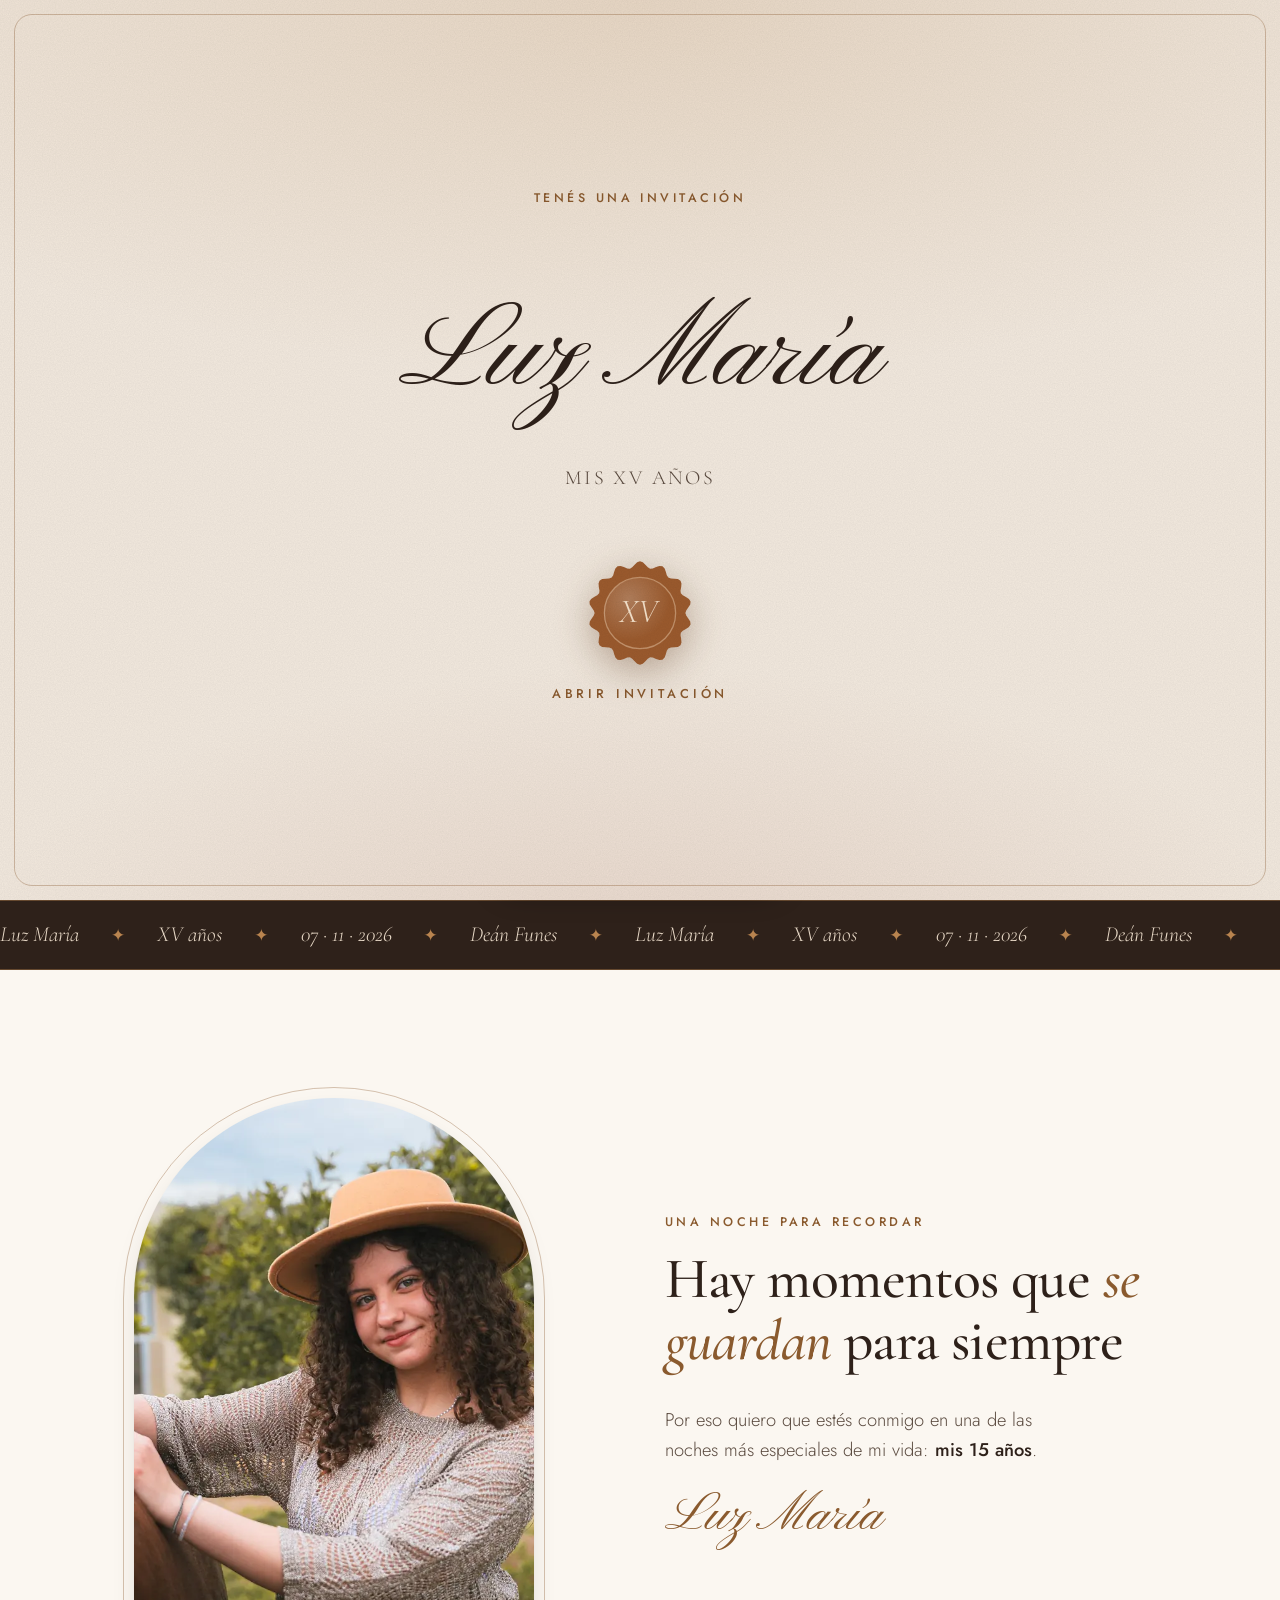
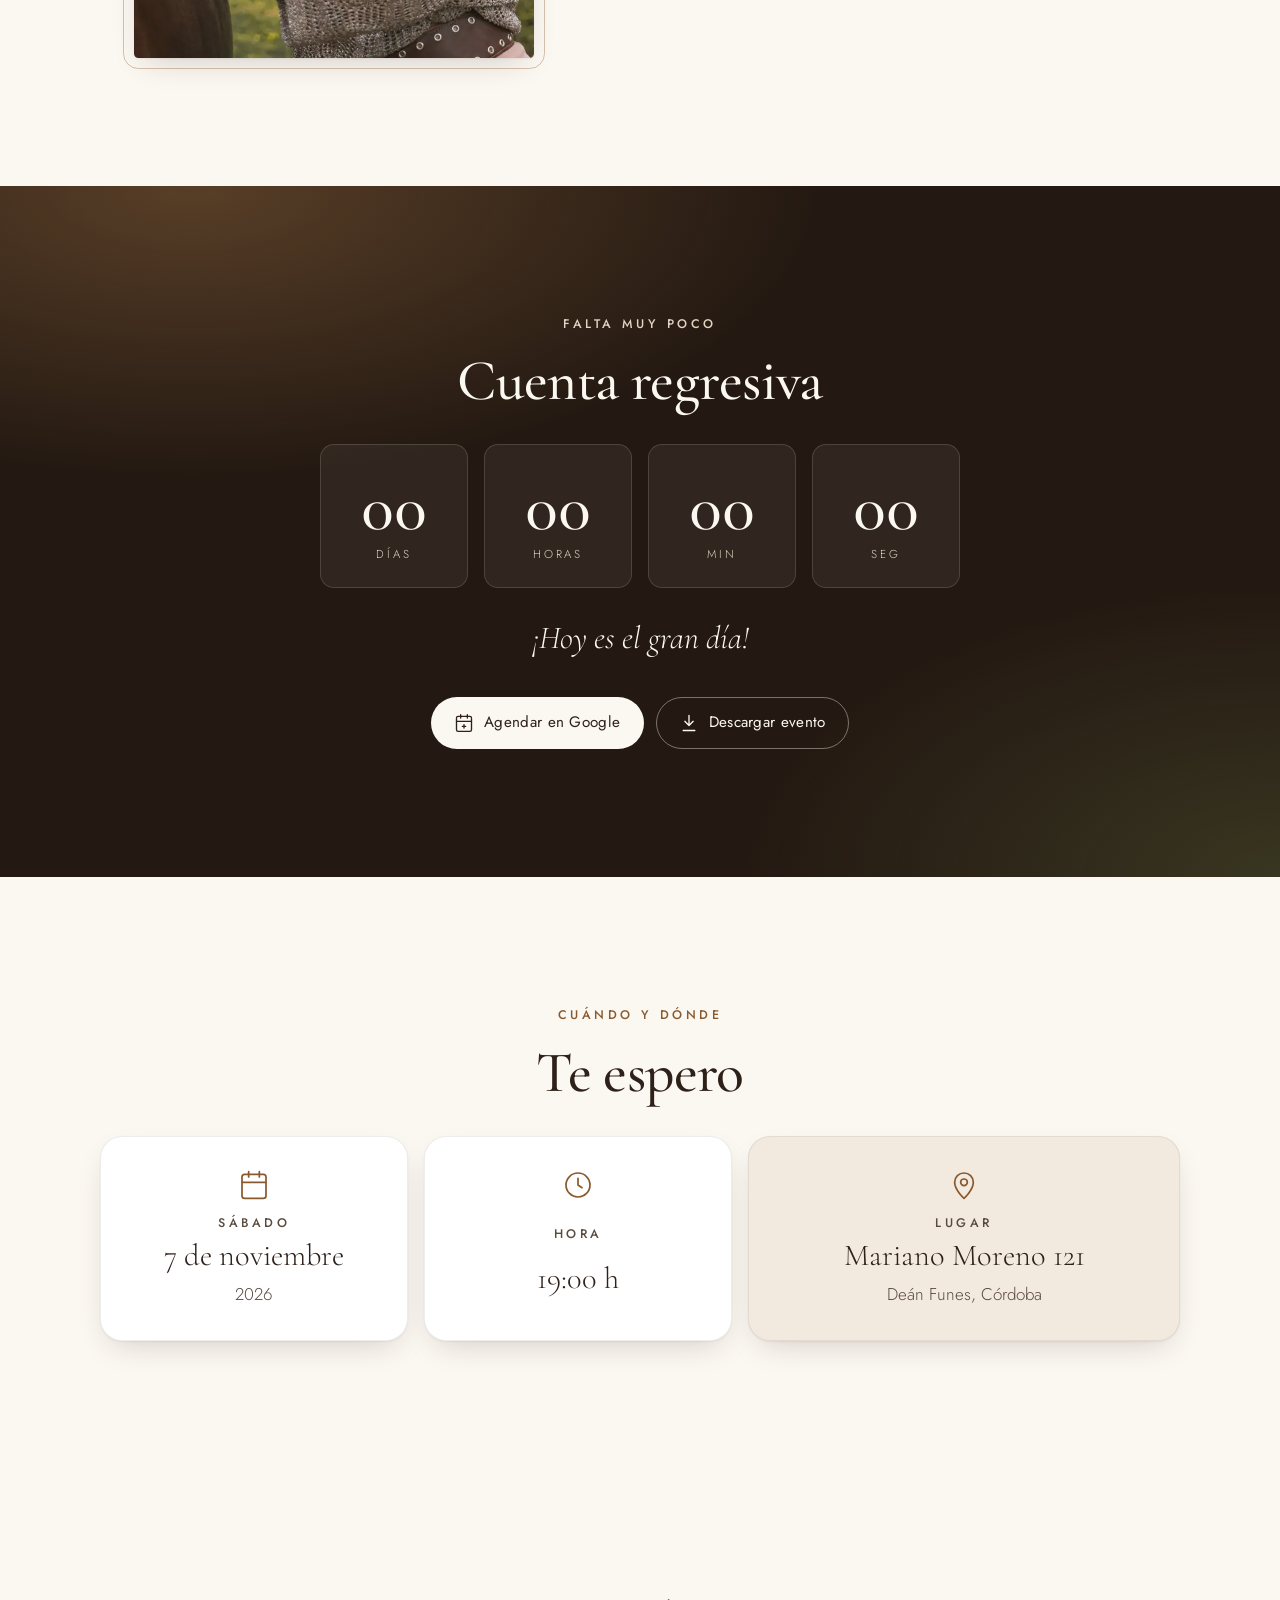
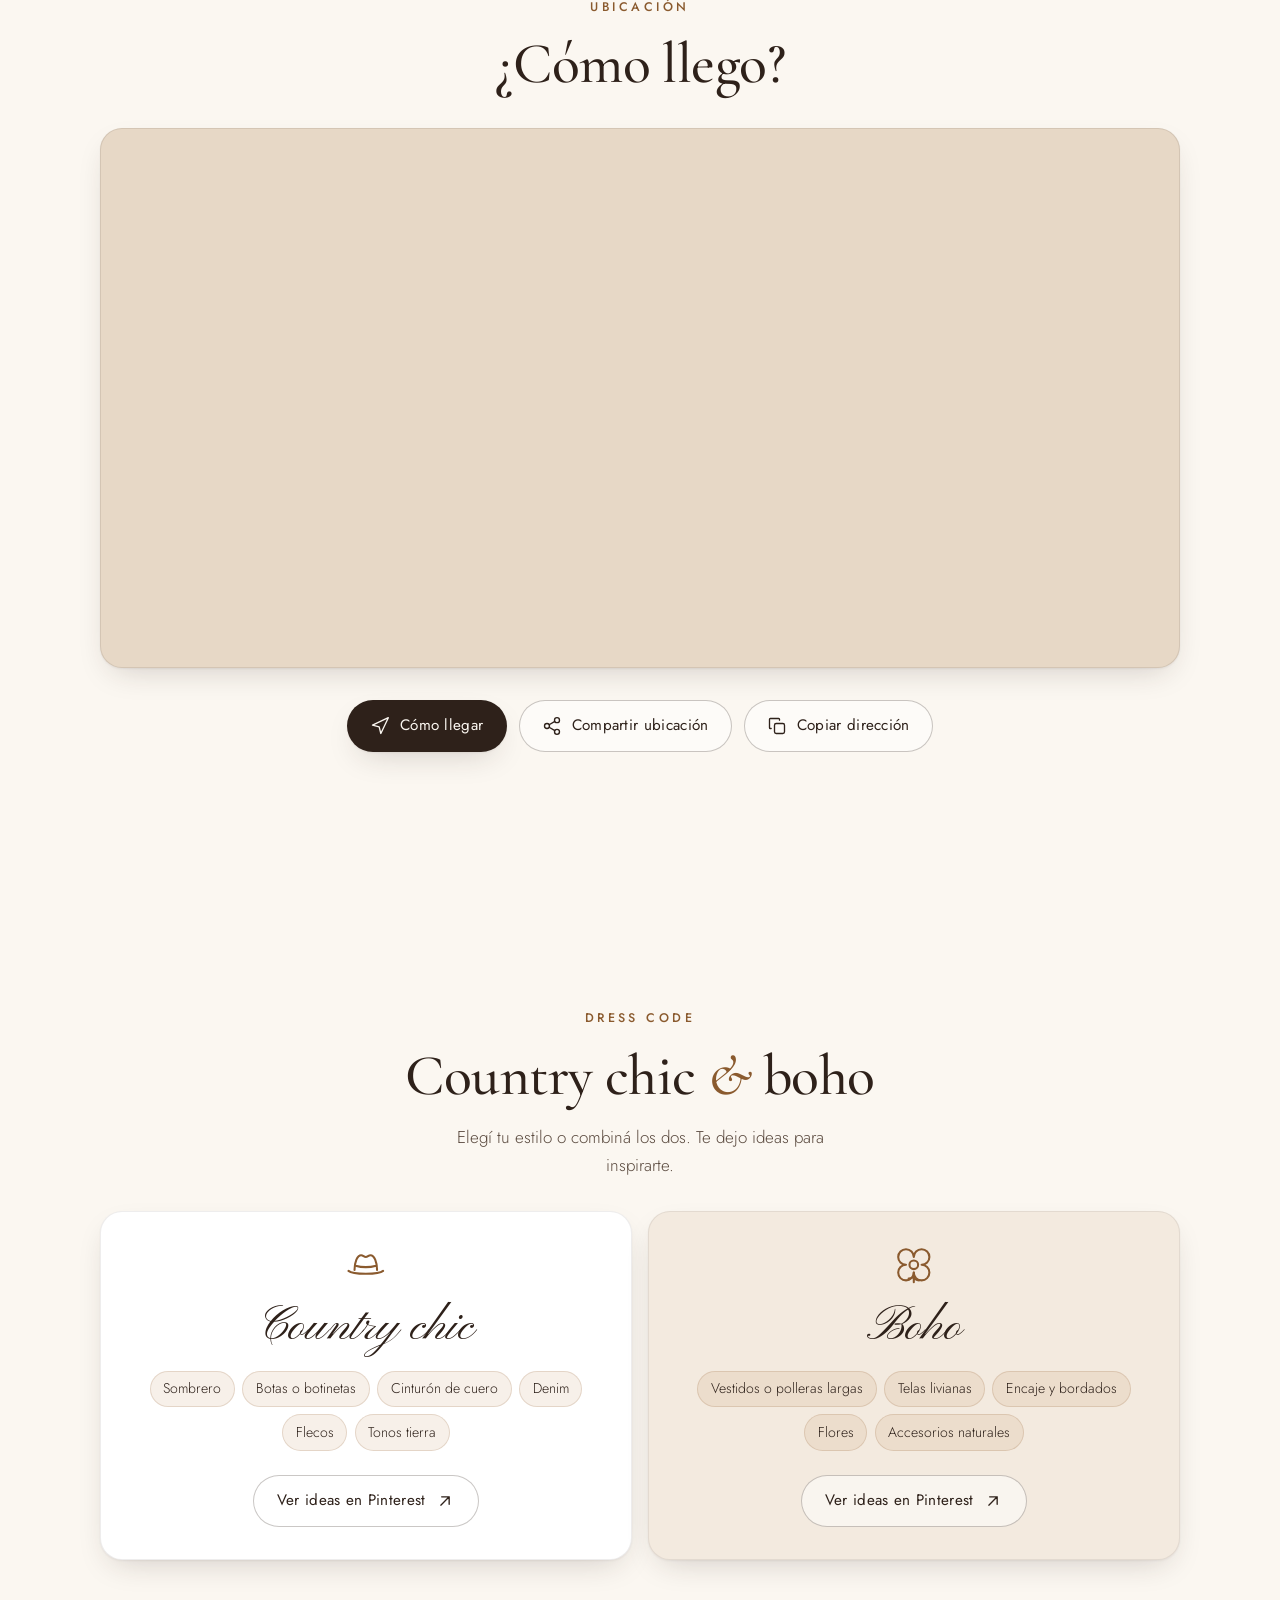
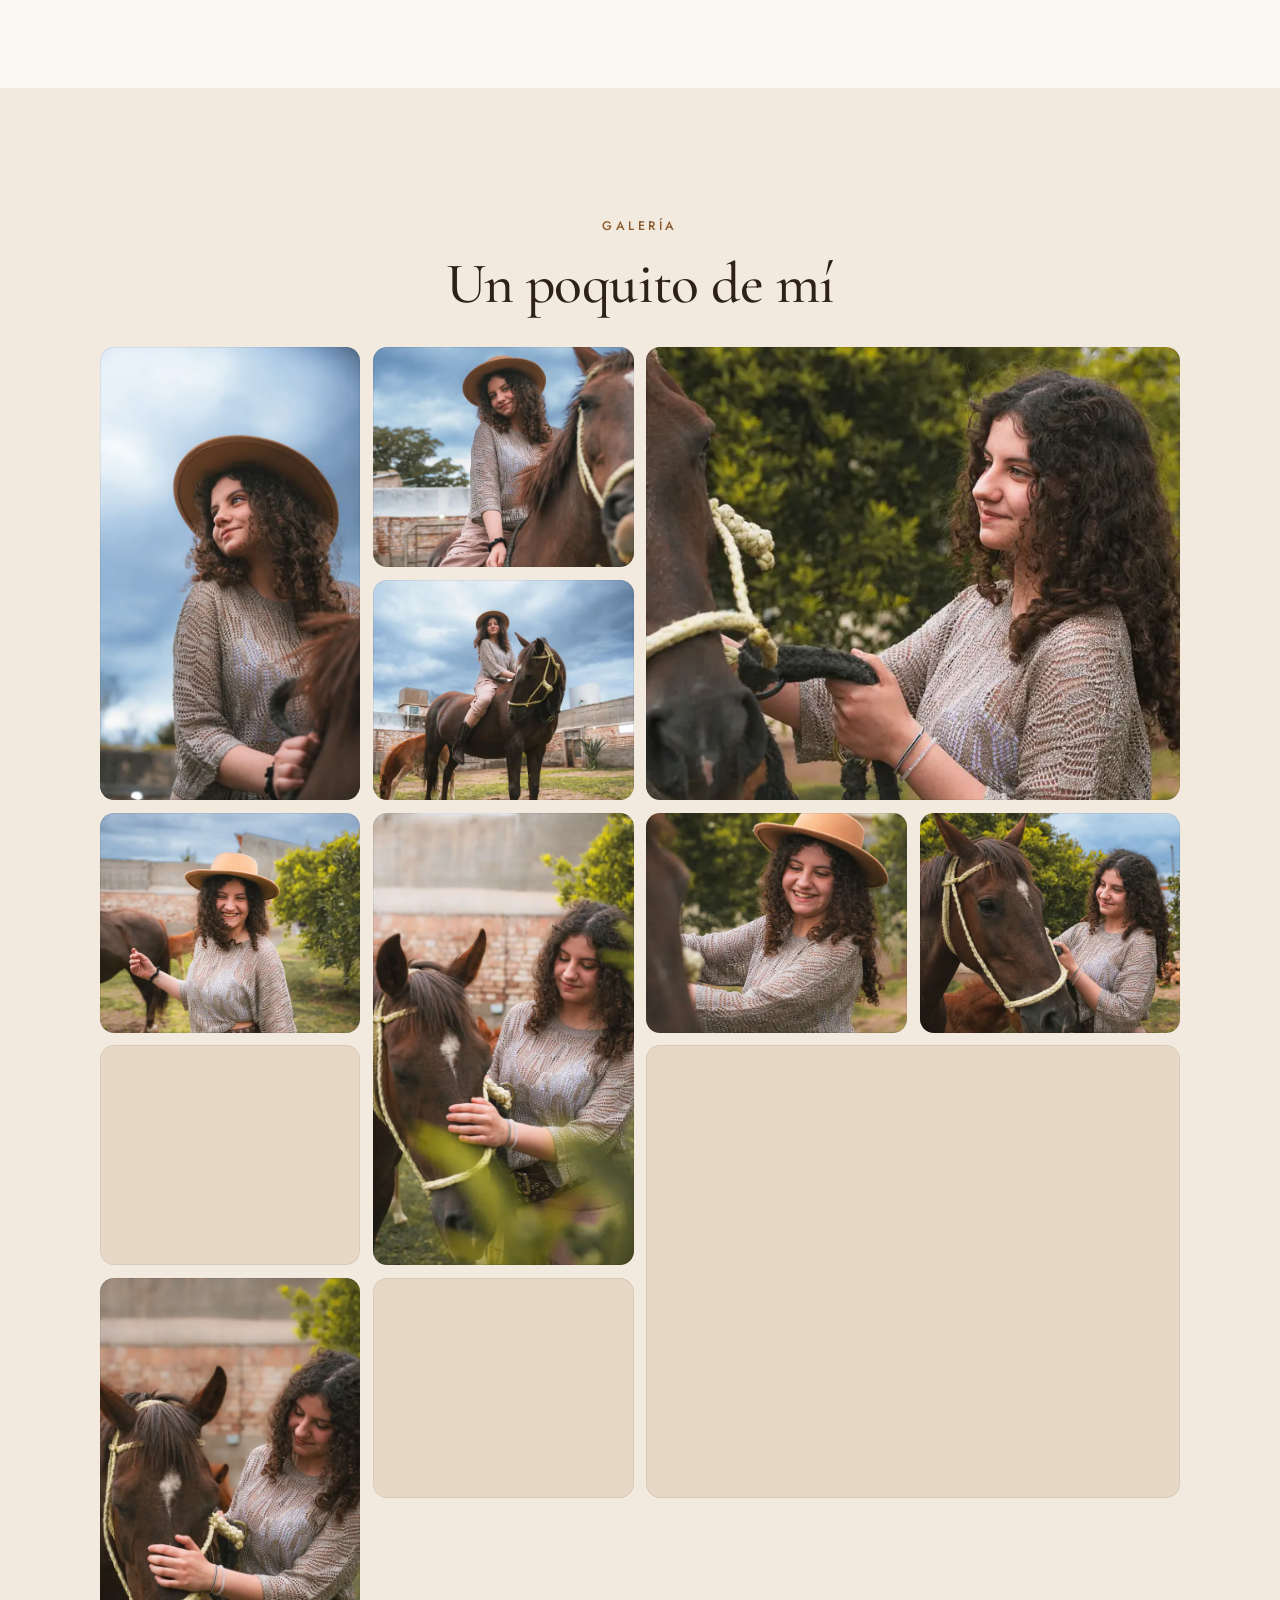
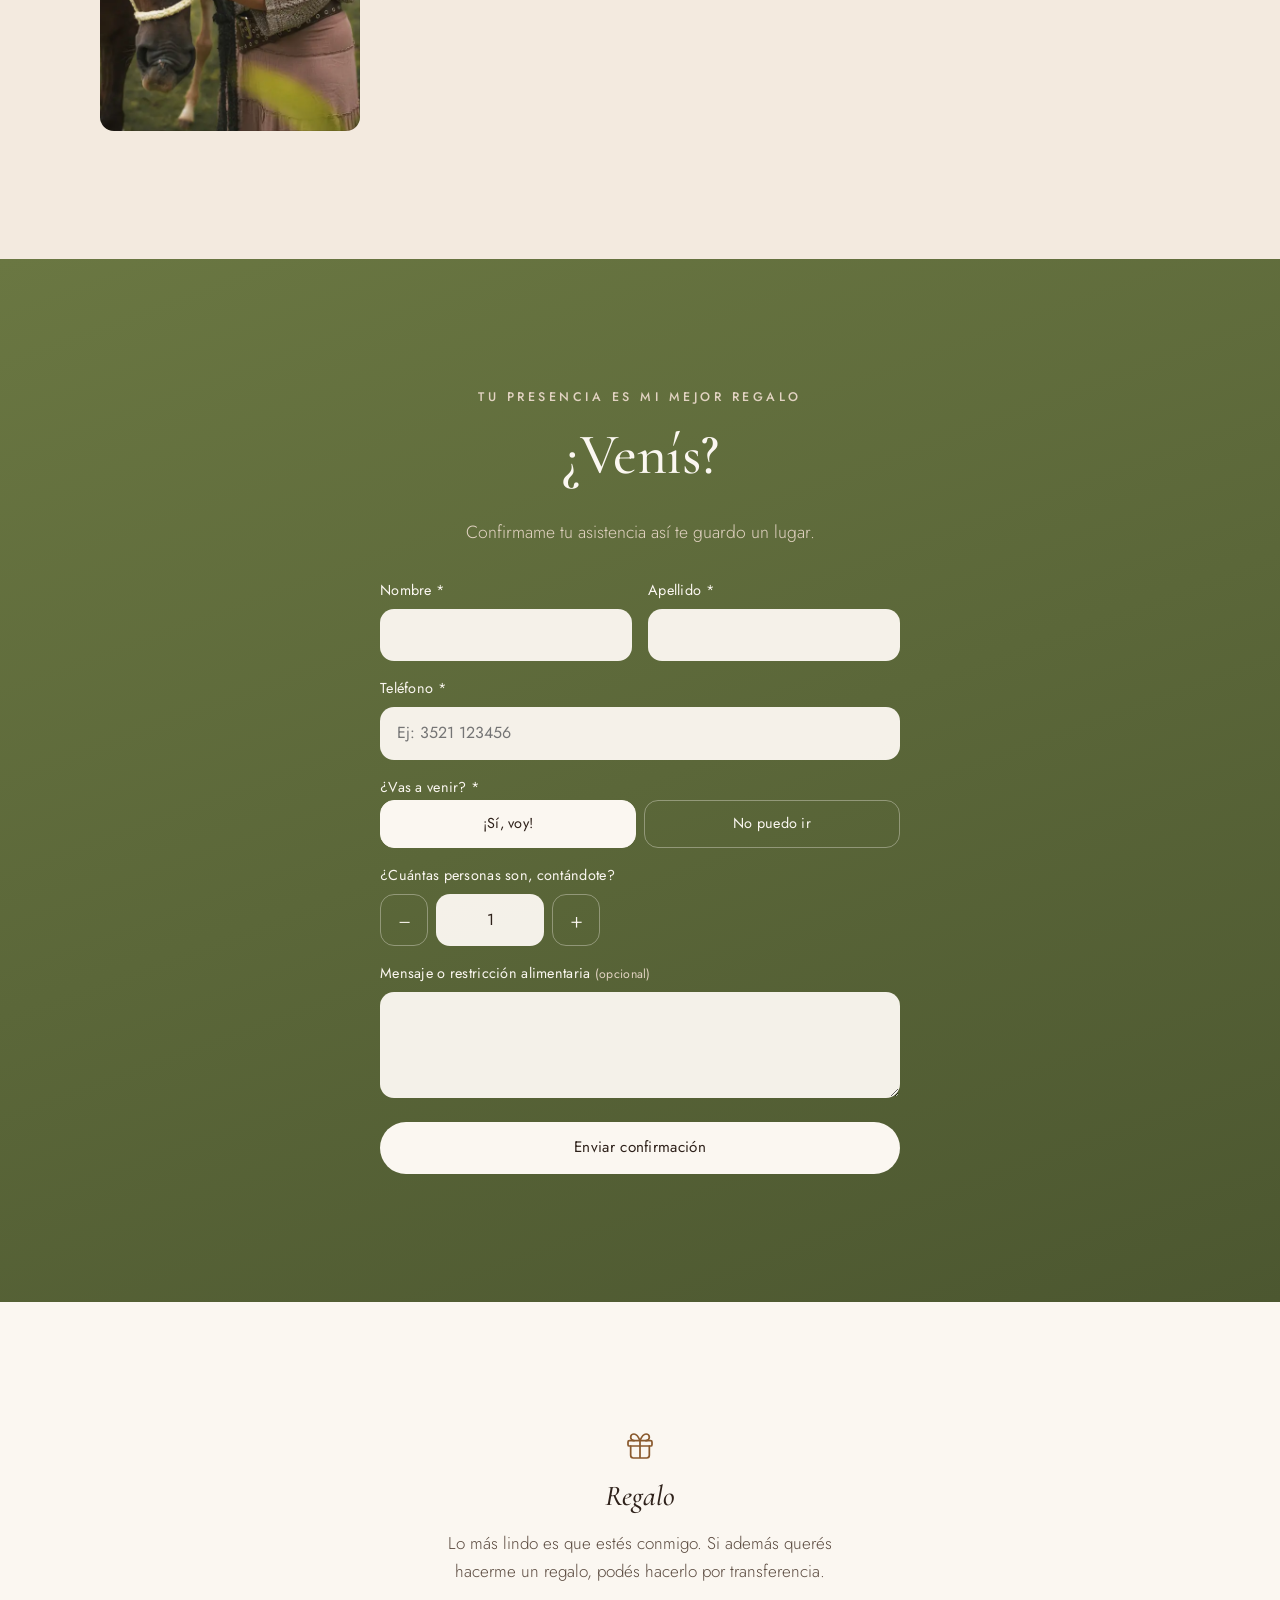
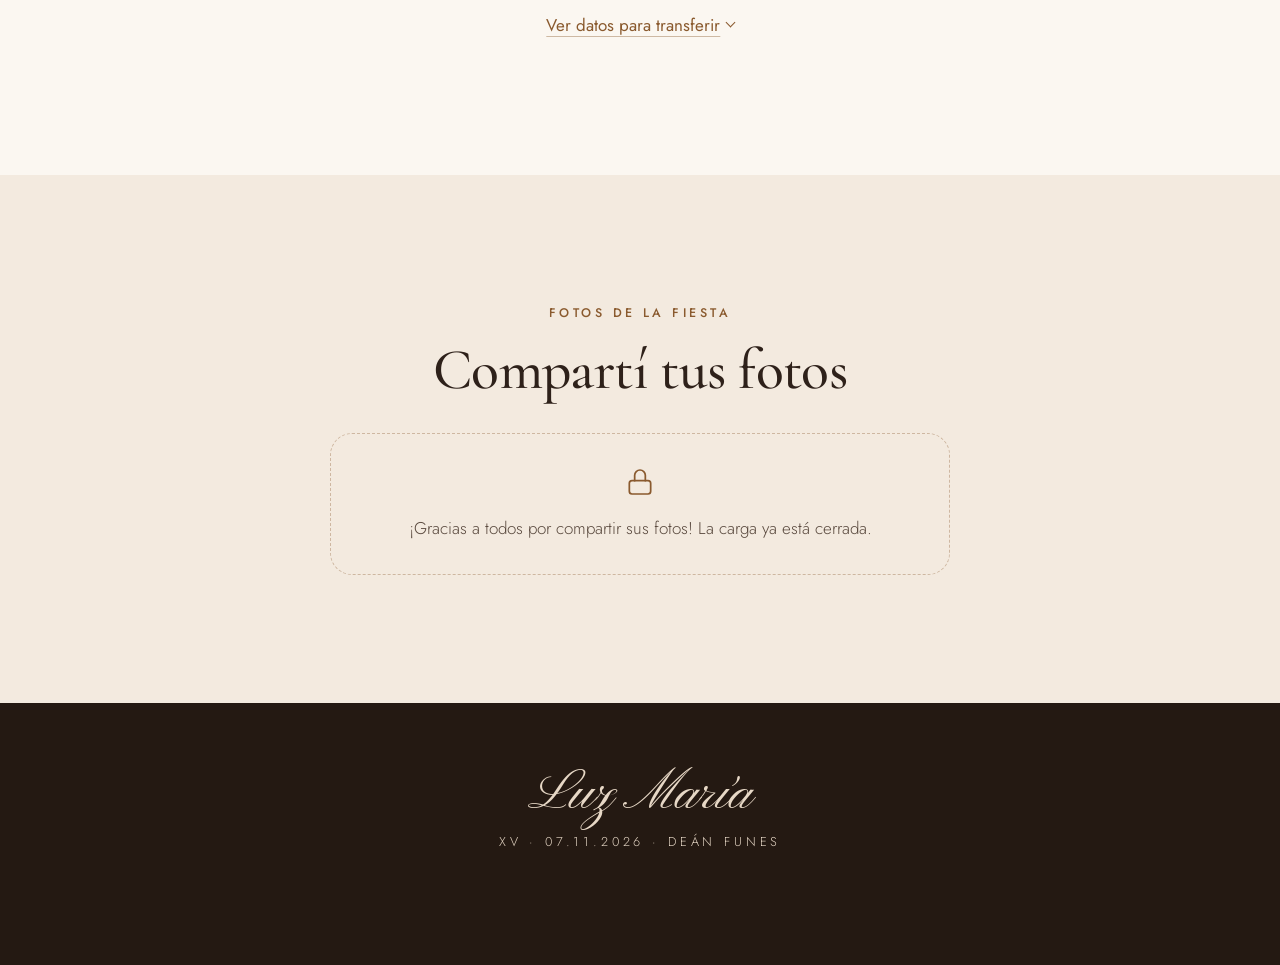
==== commit 7aef529a: "add dresscode section" ====
--- a/index.html
+++ b/index.html
@@ -170,6 +170,41 @@
       </div>
     </section>
 
+    <!-- ============ DRESS CODE ============ -->
+    <section class="section dress" id="dress-code" aria-labelledby="dress-title">
+      <div class="container">
+        <p class="eyebrow reveal">Dress code</p>
+        <h2 class="section-title reveal" id="dress-title">Country chic <em>&amp;</em> boho</h2>
+        <p class="dress__intro reveal">Elegí tu estilo o combiná los dos. Te dejo ideas para inspirarte.</p>
+        <div class="dress__grid">
+          <article class="style-card reveal">
+            <svg class="icon style-card__icon" viewBox="0 0 24 24" aria-hidden="true"><path d="M2 15.5c2.5 2.2 17.5 2.2 20 0"/><path d="M5.5 15c0-4.5 1.6-8.5 3.8-8.5 1.2 0 1.6 1 2.7 1s1.5-1 2.7-1c2.2 0 3.8 4 3.8 8.5"/><path d="M6 12.5c3.5 1 8.5 1 12 0"/></svg>
+            <h3 class="style-card__name">Country chic</h3>
+            <ul class="chips" aria-label="Prendas sugeridas">
+              <li>Sombrero</li><li>Botas o botinetas</li><li>Cinturón de cuero</li><li>Denim</li><li>Flecos</li><li>Tonos tierra</li>
+            </ul>
+            <a class="btn btn--outline style-card__link" href="https://mx.pinterest.com/andreagarzave/country-chic-dress-code/" target="_blank" rel="noopener">
+              Ver ideas en Pinterest
+              <svg class="icon" viewBox="0 0 24 24" aria-hidden="true"><path d="M7 17 17 7M8 7h9v9"/></svg>
+              <span class="visually-hidden">(se abre en una pestaña nueva)</span>
+            </a>
+          </article>
+          <article class="style-card reveal">
+            <svg class="icon style-card__icon" viewBox="0 0 24 24" aria-hidden="true"><circle cx="12" cy="12" r="2.5"/><path d="M12 16.5A4.5 4.5 0 1 1 7.5 12 4.5 4.5 0 1 1 12 7.5a4.5 4.5 0 1 1 4.5 4.5 4.5 4.5 0 1 1-4.5 4.5"/><path d="M12 16.5V22M9 20c1.5 0 3-1 3-2.5M15 21c-1.5 0-3-1-3-2.5"/></svg>
+            <h3 class="style-card__name">Boho</h3>
+            <ul class="chips" aria-label="Prendas sugeridas">
+              <li>Vestidos o polleras largas</li><li>Telas livianas</li><li>Encaje y bordados</li><li>Flores</li><li>Accesorios naturales</li>
+            </ul>
+            <a class="btn btn--outline style-card__link" href="https://ar.pinterest.com/search/pins/?q=estilo%20boho%20outfits&amp;rs=typed" target="_blank" rel="noopener">
+              Ver ideas en Pinterest
+              <svg class="icon" viewBox="0 0 24 24" aria-hidden="true"><path d="M7 17 17 7M8 7h9v9"/></svg>
+              <span class="visually-hidden">(se abre en una pestaña nueva)</span>
+            </a>
+          </article>
+        </div>
+      </div>
+    </section>
+
     <!-- ============ GALERÍA ============ -->
     <section class="section gallery" id="fotos" aria-labelledby="fotos-title">
       <div class="container">
--- a/css/styles.css
+++ b/css/styles.css
@@ -289,6 +289,27 @@
   border: 1px solid rgb(46 33 26 / .1); aspect-ratio: 1; background: var(--sand);
 }
 .map iframe { width: 100%; height: 100%; border: 0; display: block; filter: sepia(.25) saturate(.85); }
+
+/* ---------- Dress code ---------- */
+.dress { text-align: center; padding-top: 0; }
+.dress__intro { color: var(--ink-soft); max-width: 40ch; margin: calc(-1 * var(--s-2)) auto var(--s-4); }
+.dress__grid { display: grid; gap: var(--s-2); }
+.style-card {
+  position: relative; overflow: hidden;
+  display: grid; justify-items: center; gap: var(--s-2);
+  padding: var(--s-4) var(--s-3);
+  background: #fff; border: 1px solid rgb(46 33 26 / .08); border-radius: var(--radius); box-shadow: var(--shadow);
+}
+.style-card:nth-child(2) { background: var(--cream); }
+.style-card__icon { width: 2.6rem; height: 2.6rem; stroke-width: 1.2; color: var(--camel-deep); }
+.style-card__name { font-family: var(--font-script); font-weight: 400; font-size: 3rem; line-height: 1.1; color: var(--ink); }
+.chips { list-style: none; margin: 0; padding: 0; display: flex; flex-wrap: wrap; justify-content: center; gap: .45rem; }
+.chips li {
+  padding: .35rem .8rem; border-radius: 999px; font-size: .88rem;
+  background: rgb(185 132 79 / .12); color: var(--ink); border: 1px solid rgb(138 90 46 / .18);
+}
+.style-card__link { margin-top: var(--s-1); }
+@media (min-width: 768px) { .dress__grid { grid-template-columns: 1fr 1fr; } }
 
 /* ---------- Galería ---------- */
 .gallery { text-align: center; background: var(--cream); }
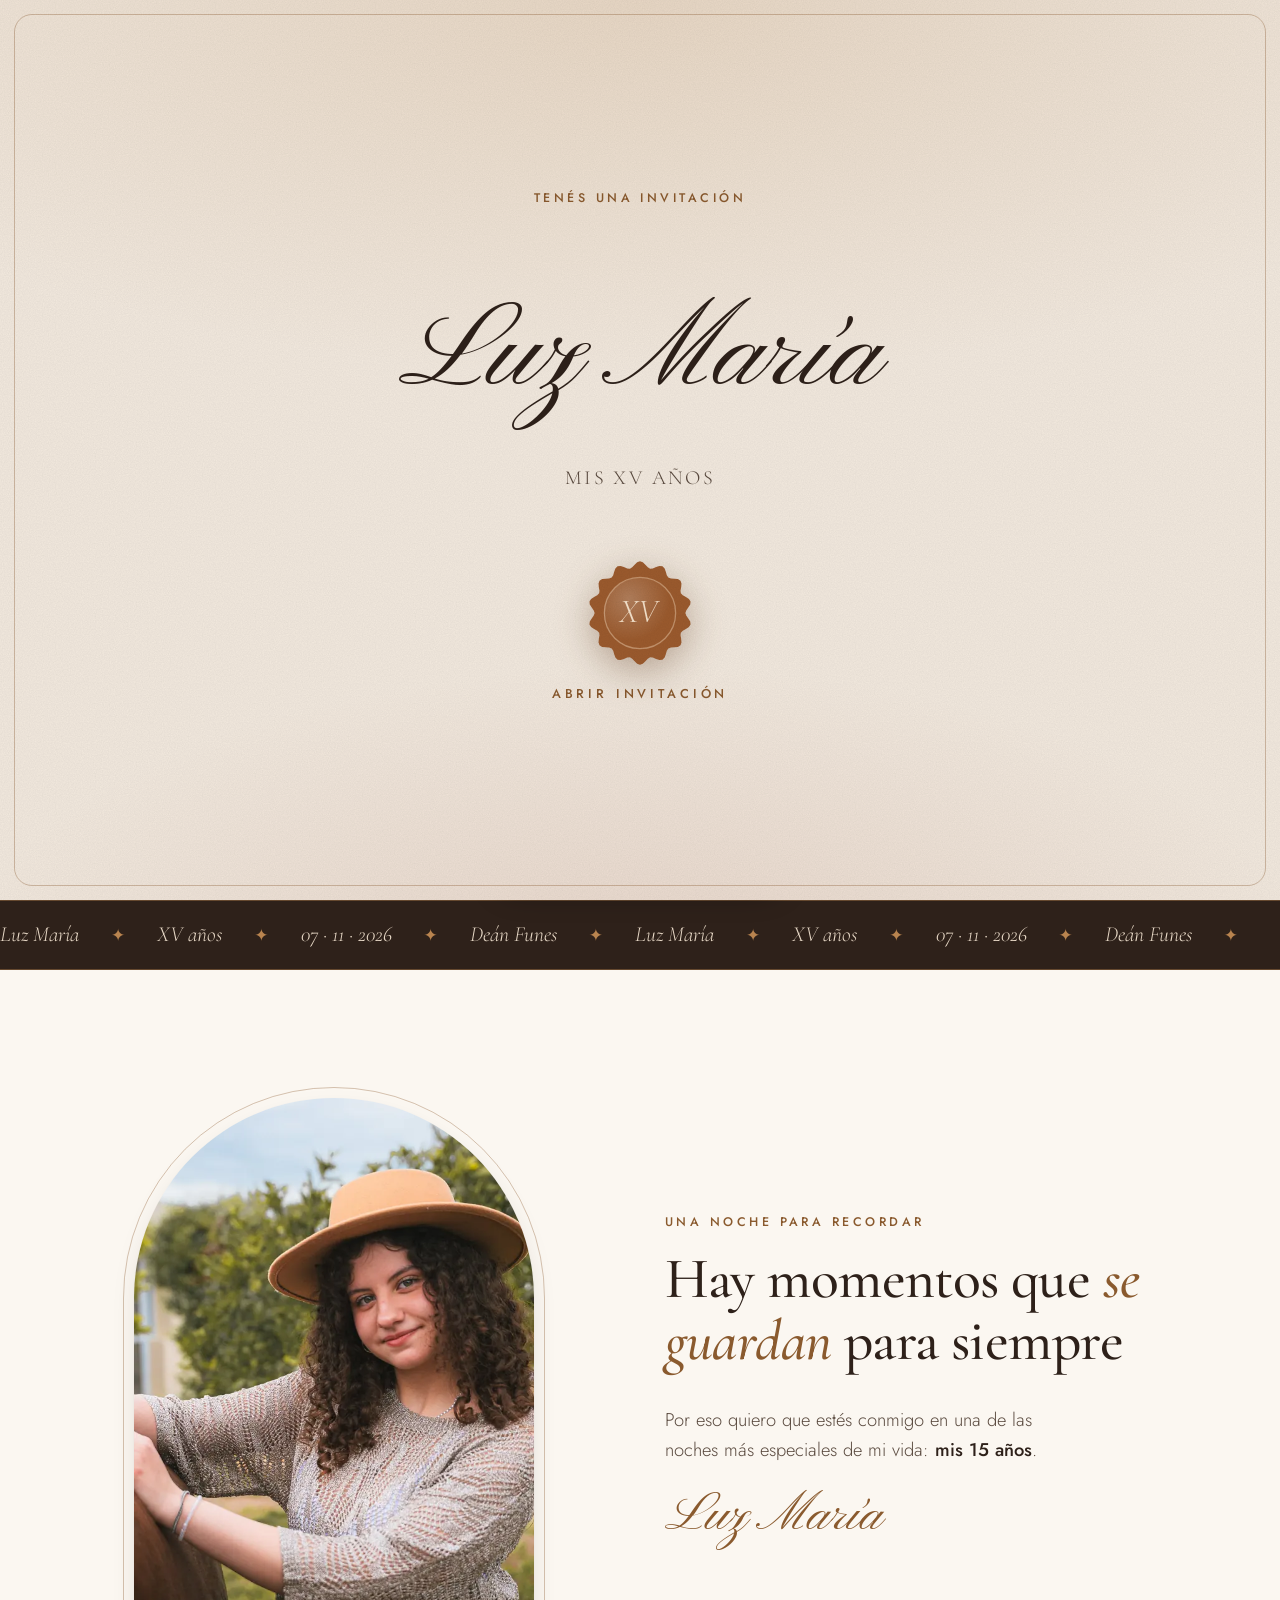
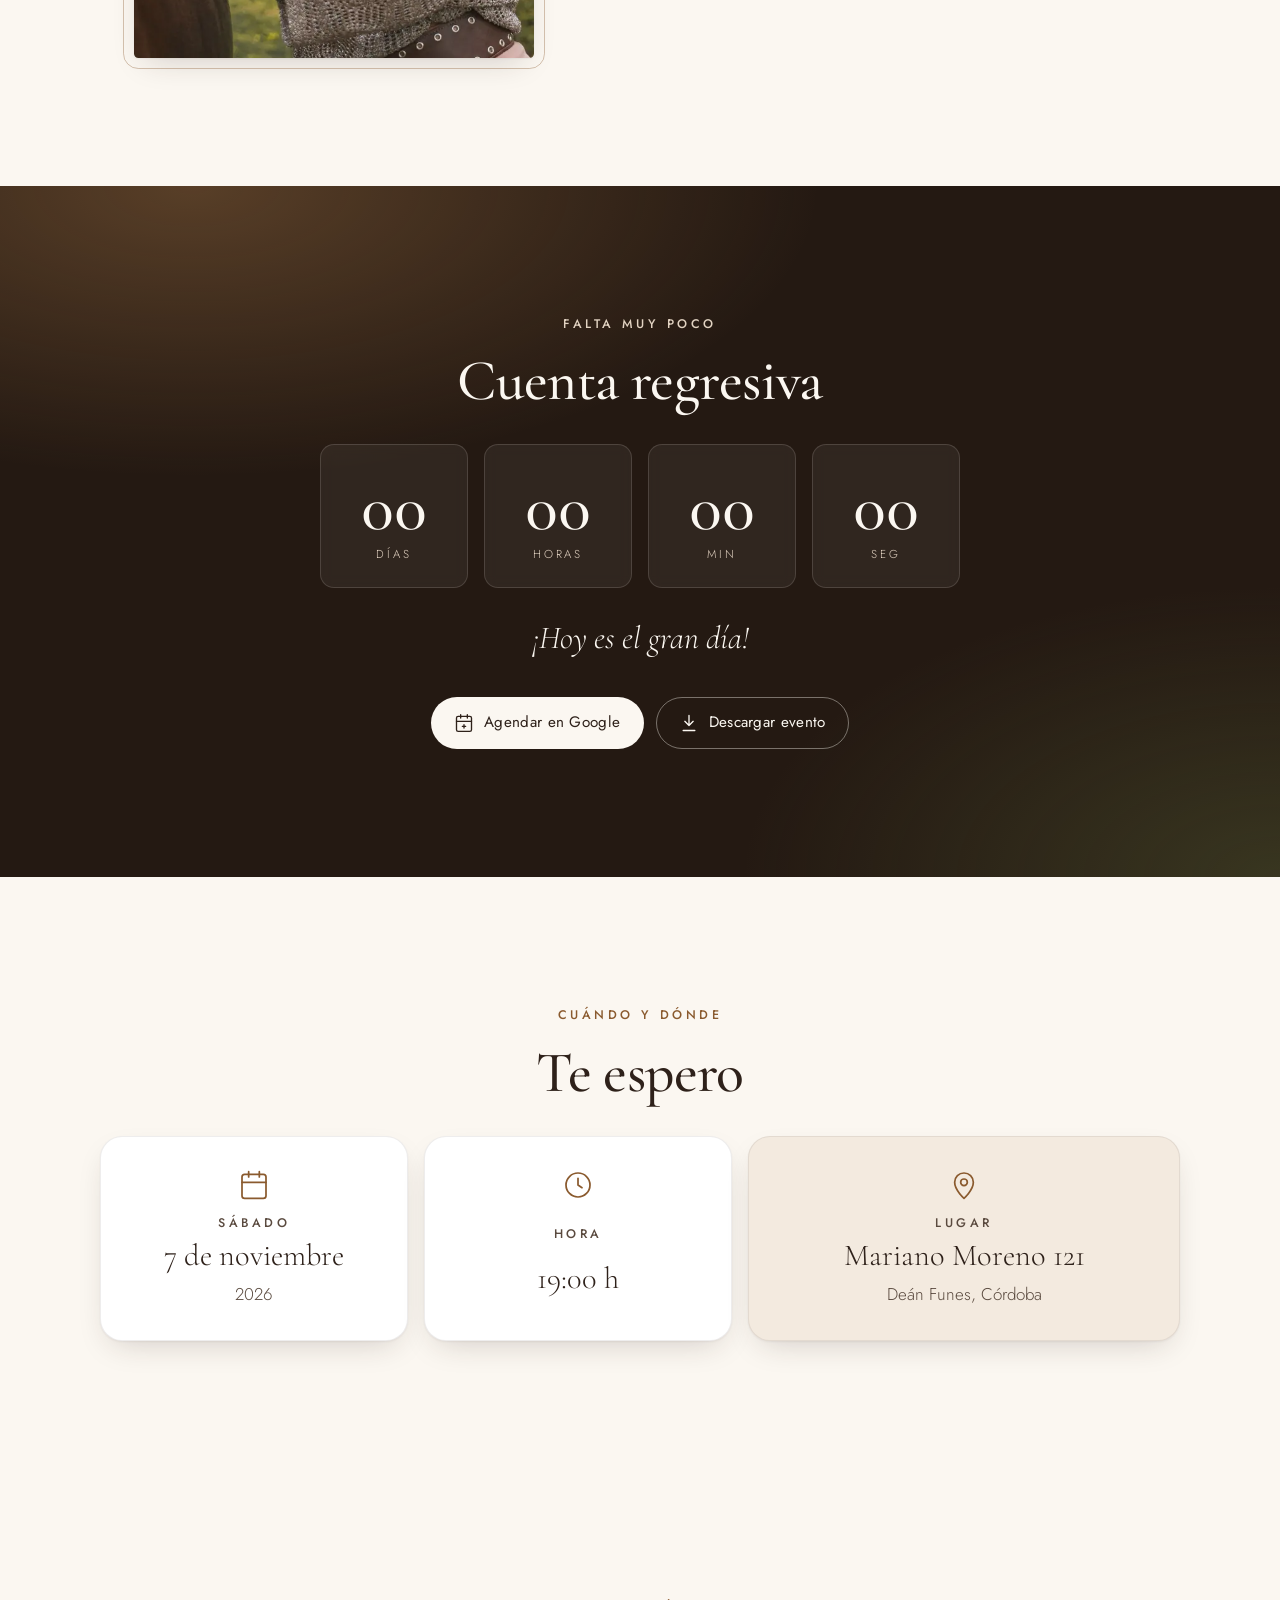
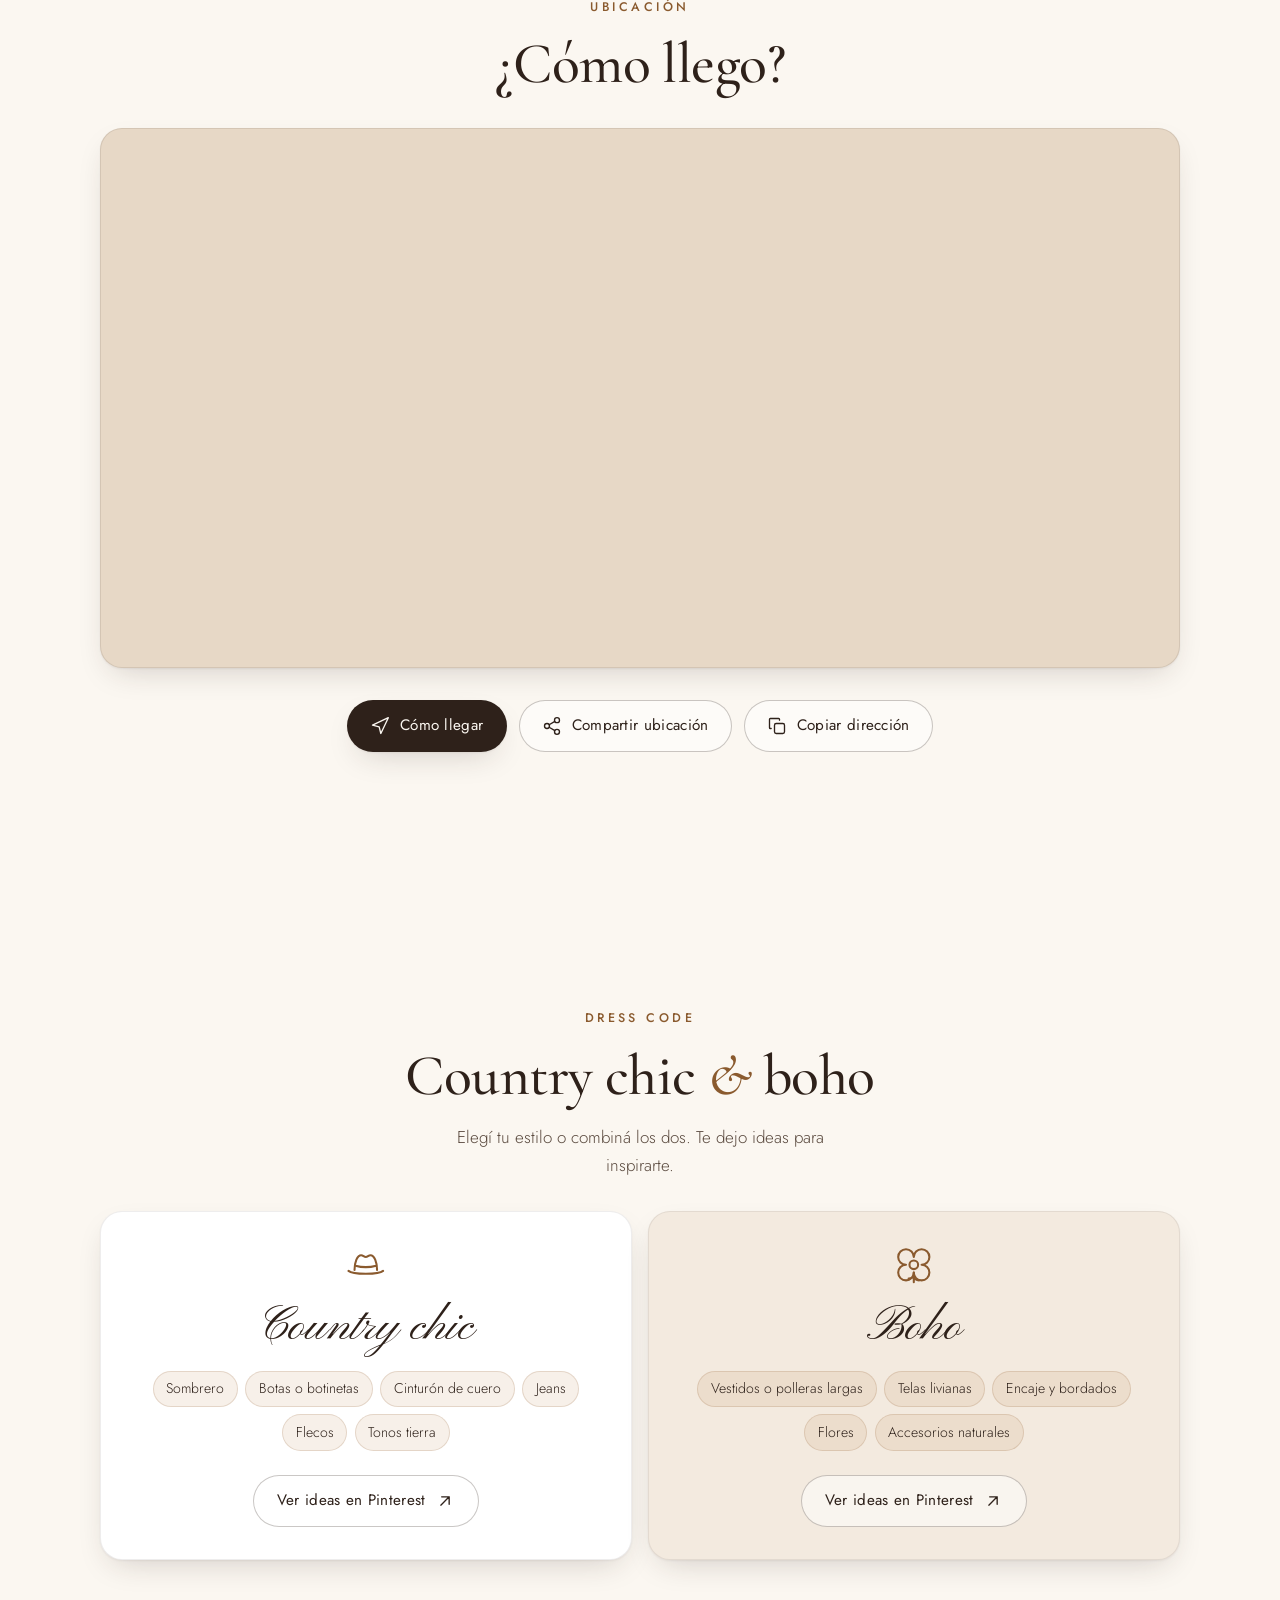
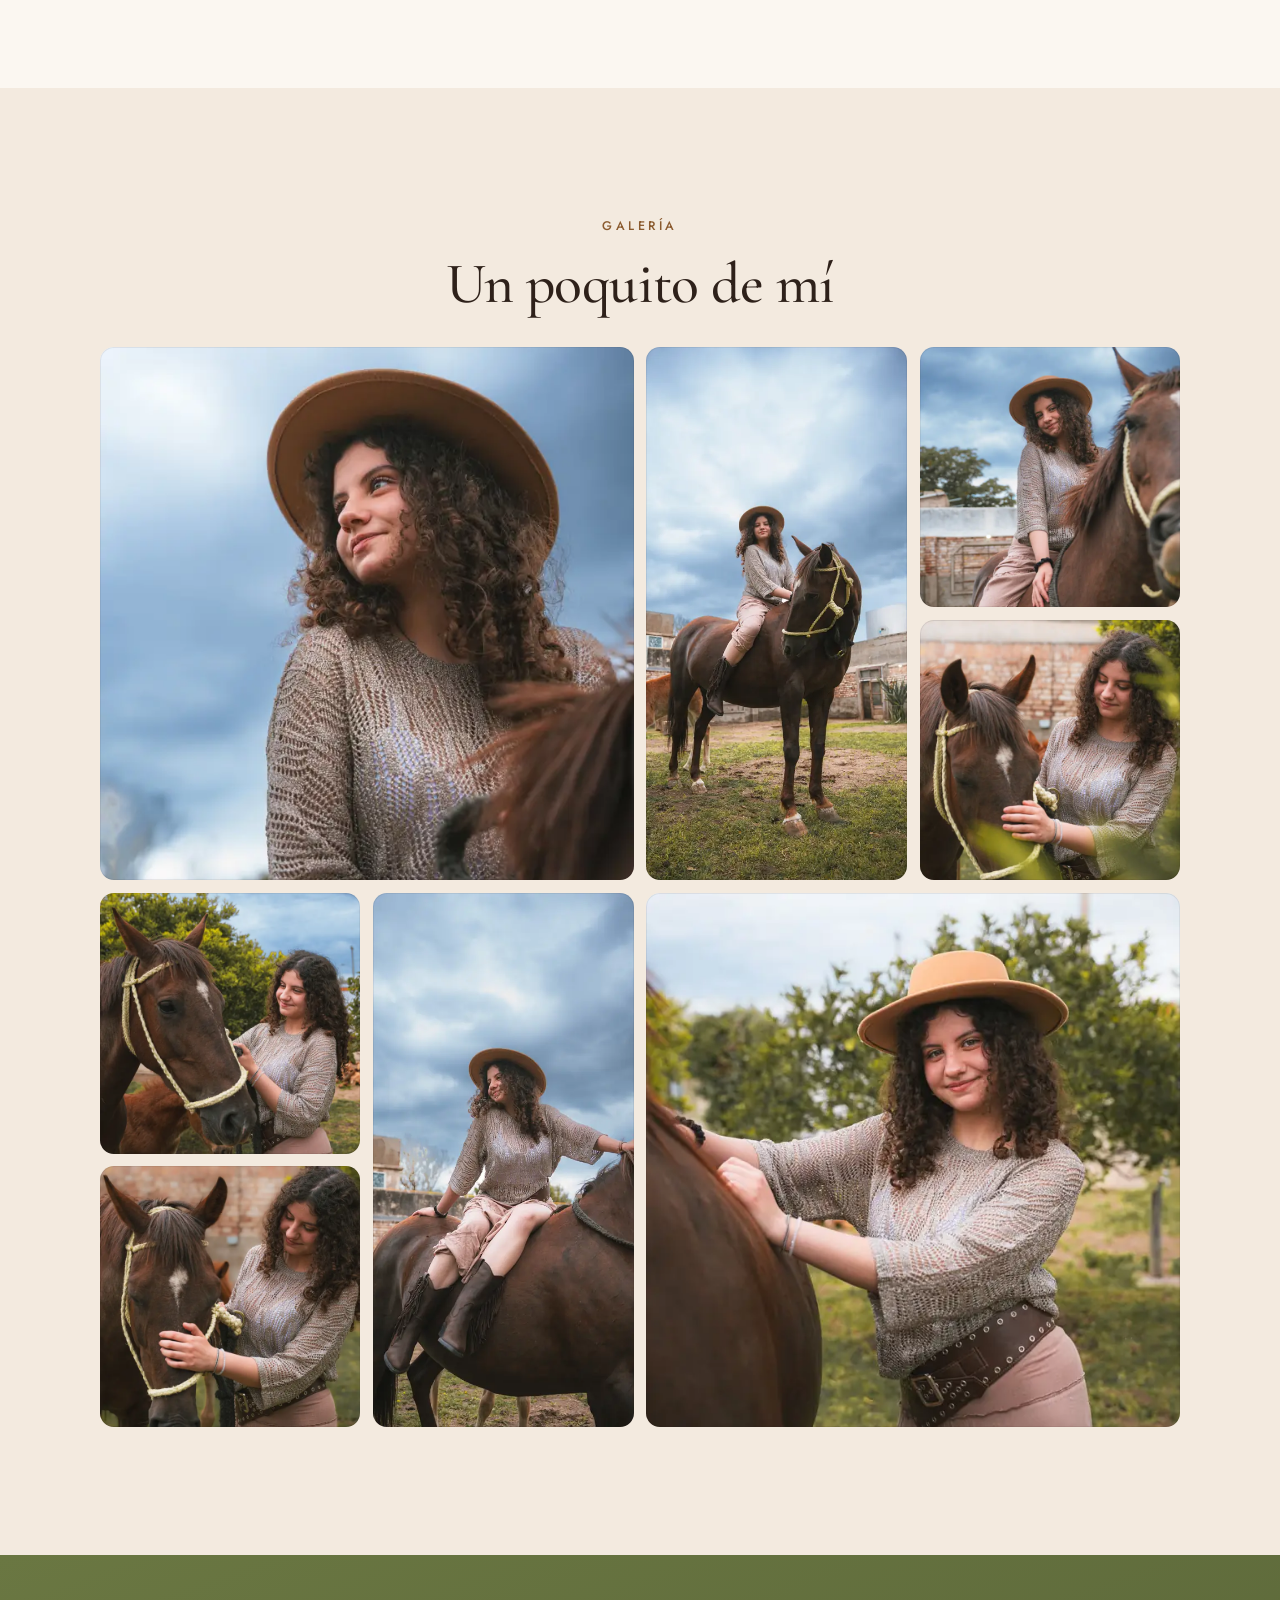
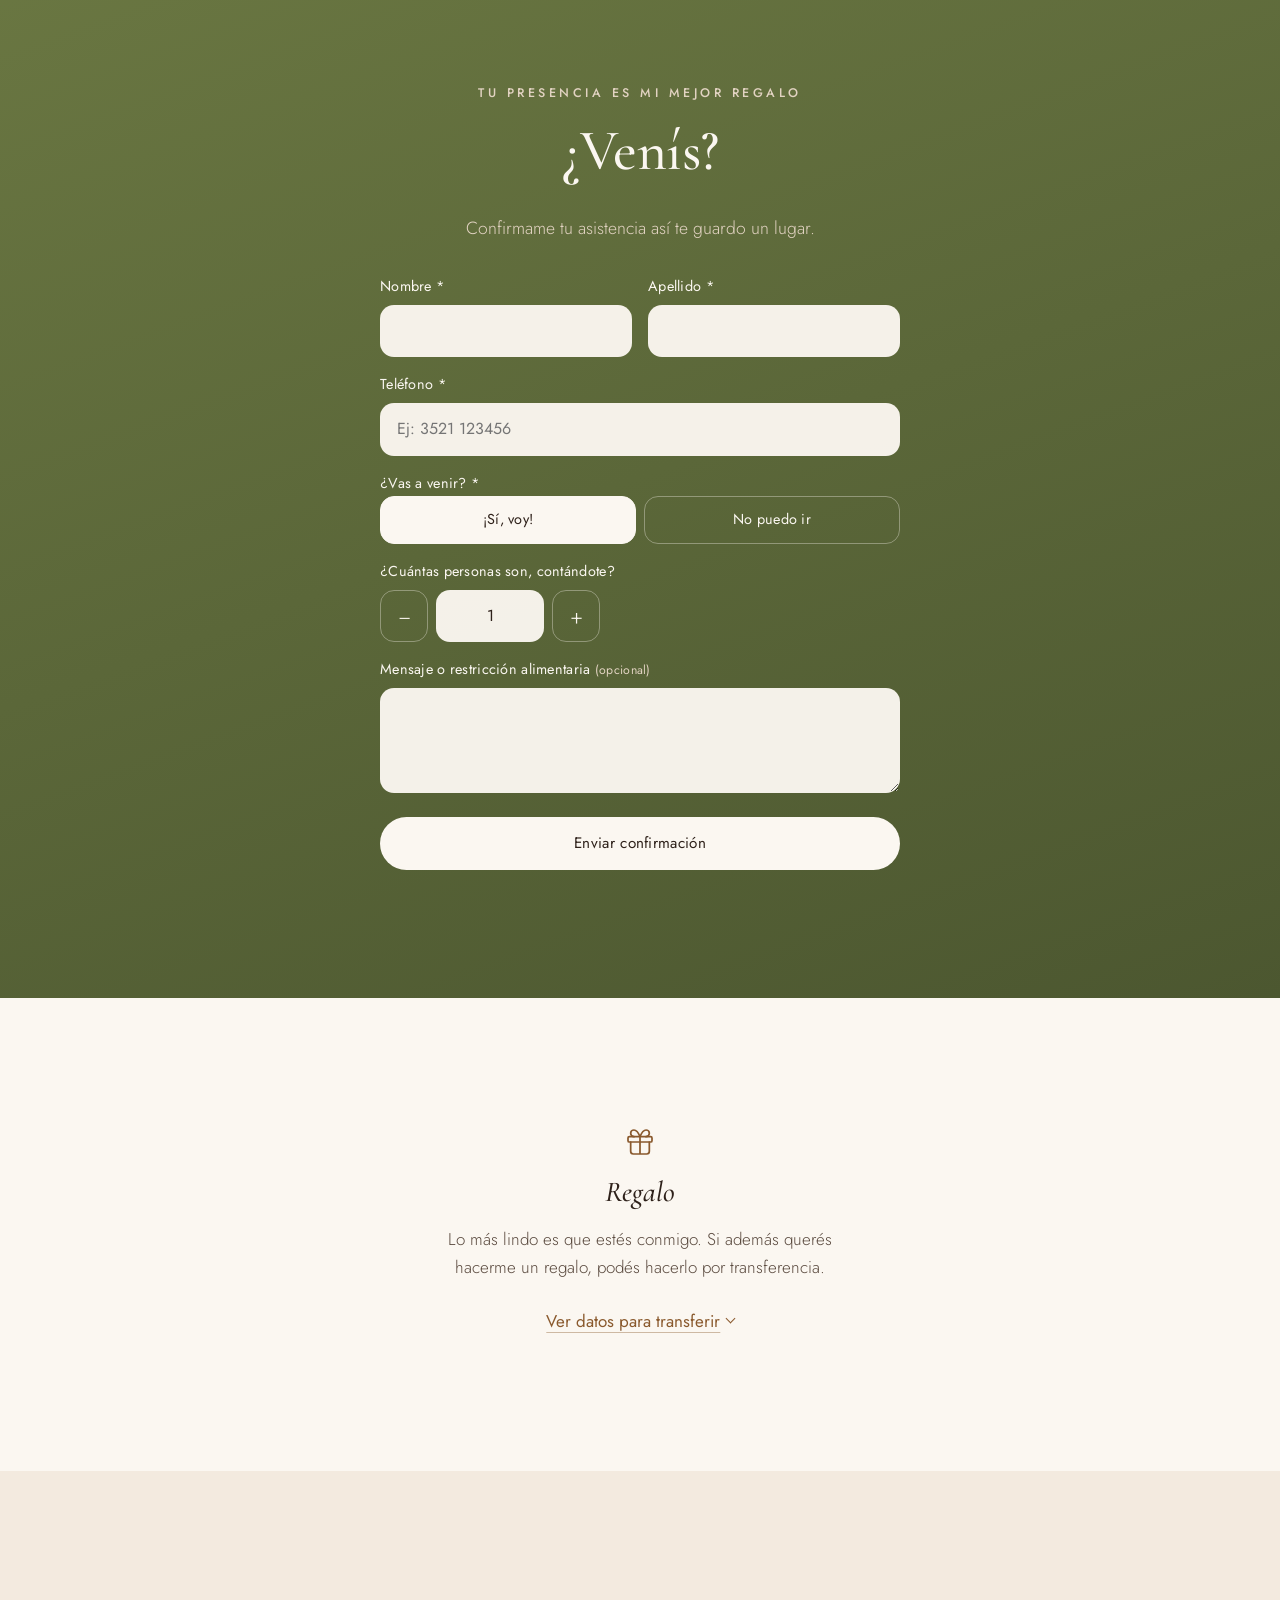
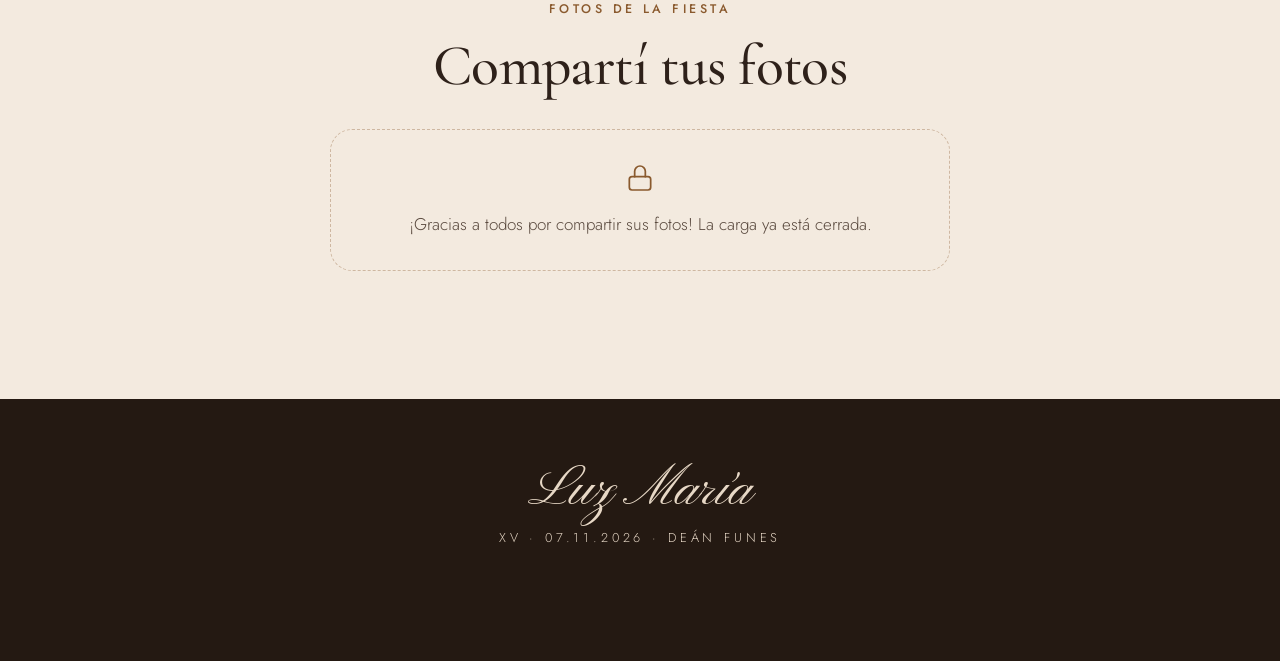
==== commit 1bc78d17: "reordenamiento de fotos" ====
--- a/index.html
+++ b/index.html
@@ -181,7 +181,7 @@
             <svg class="icon style-card__icon" viewBox="0 0 24 24" aria-hidden="true"><path d="M2 15.5c2.5 2.2 17.5 2.2 20 0"/><path d="M5.5 15c0-4.5 1.6-8.5 3.8-8.5 1.2 0 1.6 1 2.7 1s1.5-1 2.7-1c2.2 0 3.8 4 3.8 8.5"/><path d="M6 12.5c3.5 1 8.5 1 12 0"/></svg>
             <h3 class="style-card__name">Country chic</h3>
             <ul class="chips" aria-label="Prendas sugeridas">
-              <li>Sombrero</li><li>Botas o botinetas</li><li>Cinturón de cuero</li><li>Denim</li><li>Flecos</li><li>Tonos tierra</li>
+              <li>Sombrero</li><li>Botas o botinetas</li><li>Cinturón de cuero</li><li>Jeans</li><li>Flecos</li><li>Tonos tierra</li>
             </ul>
             <a class="btn btn--outline style-card__link" href="https://mx.pinterest.com/andreagarzave/country-chic-dress-code/" target="_blank" rel="noopener">
               Ver ideas en Pinterest
--- a/css/styles.css
+++ b/css/styles.css
@@ -313,12 +313,28 @@
 
 /* ---------- Galería ---------- */
 .gallery { text-align: center; background: var(--cream); }
+.gallery .container { container-type: inline-size; }
+/* Mosaico: 2 grandes (a, h), 2 verticales (b, g), 4 chicas (c–f). Celdas cuadradas. */
 .gallery__grid {
+  --cols: 2; --gap: .6rem;
   list-style: none; margin: 0; padding: 0;
-  display: grid; grid-template-columns: repeat(2, 1fr); grid-auto-rows: 160px; grid-auto-flow: dense; gap: .6rem;
-}
-.gallery__grid li:nth-child(5n + 1) { grid-row: span 2; }
-.gallery__grid li:nth-child(5n + 3) { grid-column: span 2; grid-row: span 2; }
+  display: grid; gap: var(--gap);
+  grid-template-columns: repeat(var(--cols), 1fr);
+  grid-auto-rows: calc((100cqi - (var(--cols) - 1) * var(--gap)) / var(--cols));
+  grid-template-areas:
+    "a a" "a a"
+    "b c" "b d"
+    "h h" "h h"
+    "e g" "f g";
+}
+.gallery__grid li:nth-child(1) { grid-area: a; }
+.gallery__grid li:nth-child(2) { grid-area: b; }
+.gallery__grid li:nth-child(3) { grid-area: c; }
+.gallery__grid li:nth-child(4) { grid-area: d; }
+.gallery__grid li:nth-child(5) { grid-area: e; }
+.gallery__grid li:nth-child(6) { grid-area: f; }
+.gallery__grid li:nth-child(7) { grid-area: g; }
+.gallery__grid li:nth-child(8) { grid-area: h; }
 .gallery__item {
   position: relative; display: block; width: 100%; height: 100%; padding: 0; border: 0;
   border-radius: var(--radius-sm); overflow: hidden; cursor: zoom-in; background: var(--sand);
@@ -539,7 +555,14 @@
   .bento { grid-template-columns: 1fr 1fr; }
   .card--place { grid-column: span 2; }
   .map { aspect-ratio: 16 / 8; }
-  .gallery__grid { grid-template-columns: repeat(4, 1fr); grid-auto-rows: 220px; gap: .8rem; }
+  .gallery__grid {
+    --cols: 4; --gap: .8rem;
+    grid-template-areas:
+      "a a b c"
+      "a a b d"
+      "e g h h"
+      "f g h h";
+  }
   .timer { gap: 1rem; }
   .timer__cell { padding: 1.8rem .5rem 1.4rem; }
   .lightbox__prev { left: 24px; } .lightbox__next { right: 24px; }
